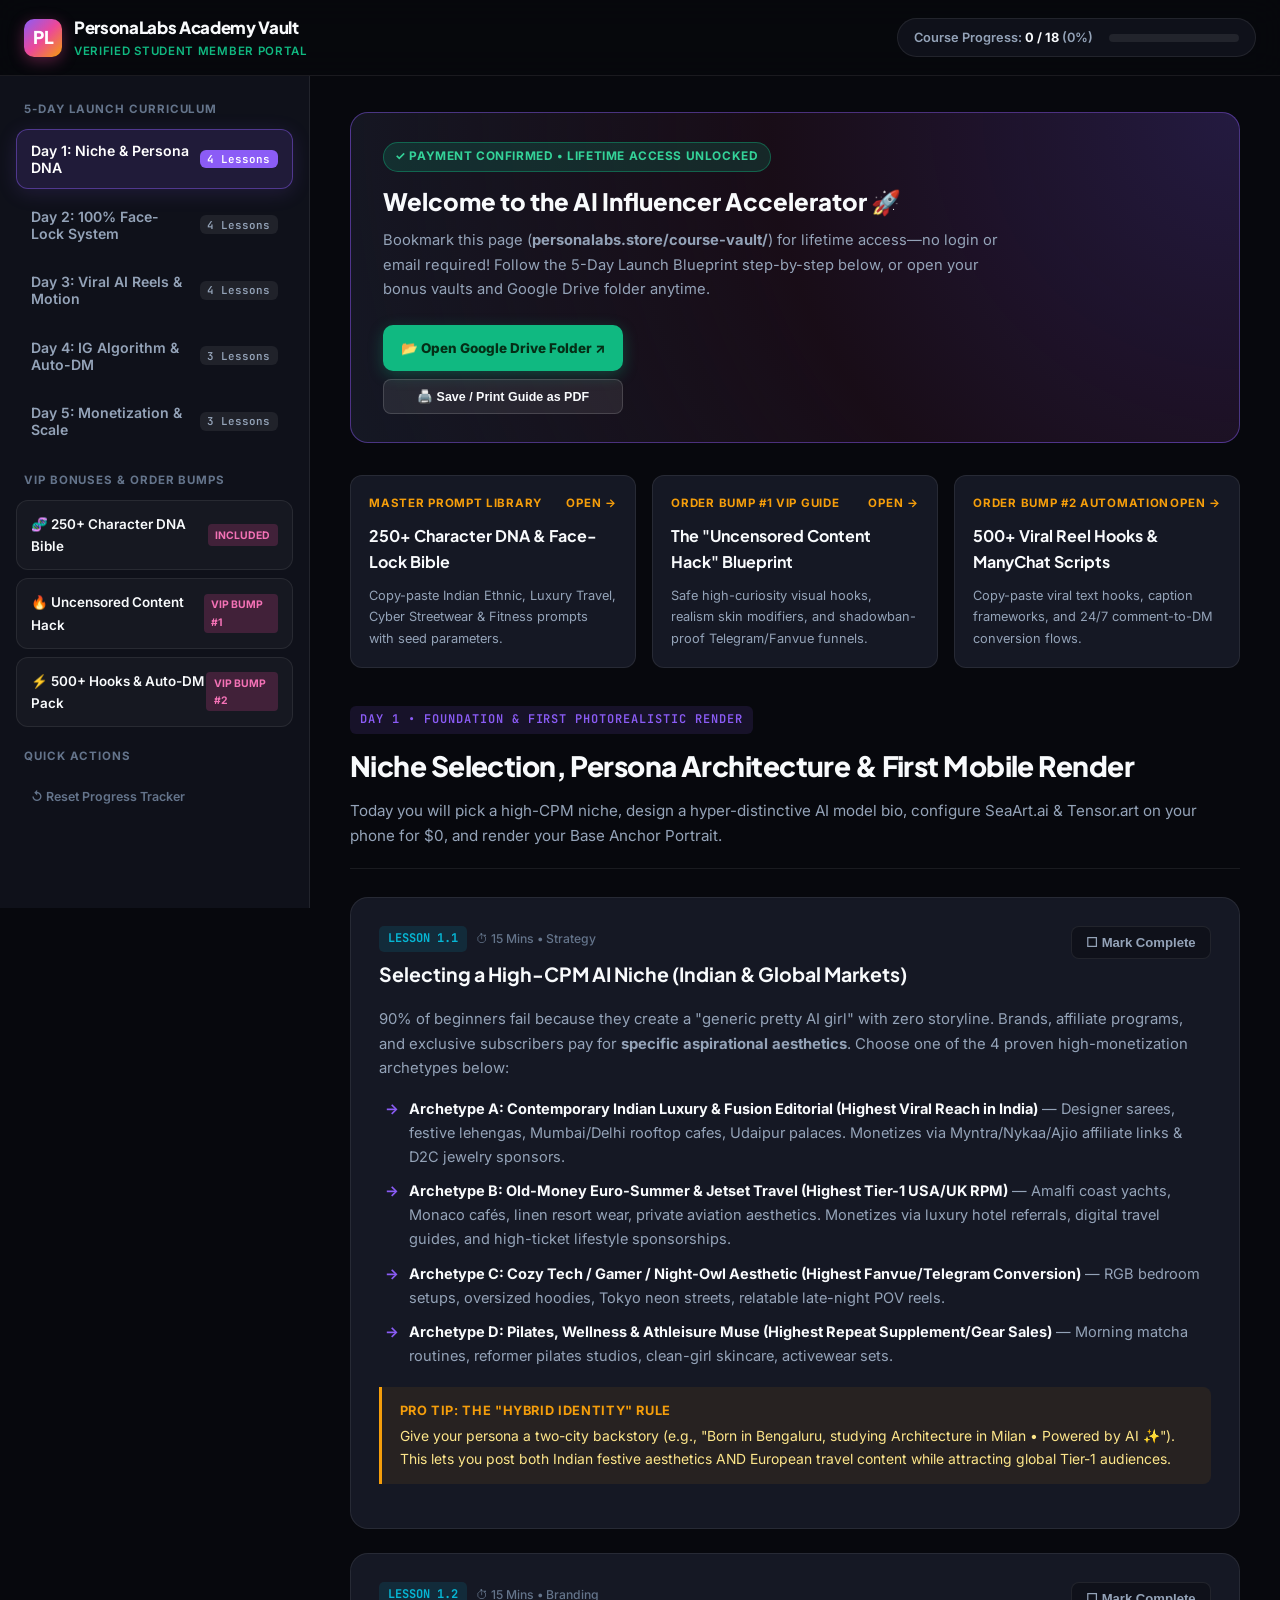
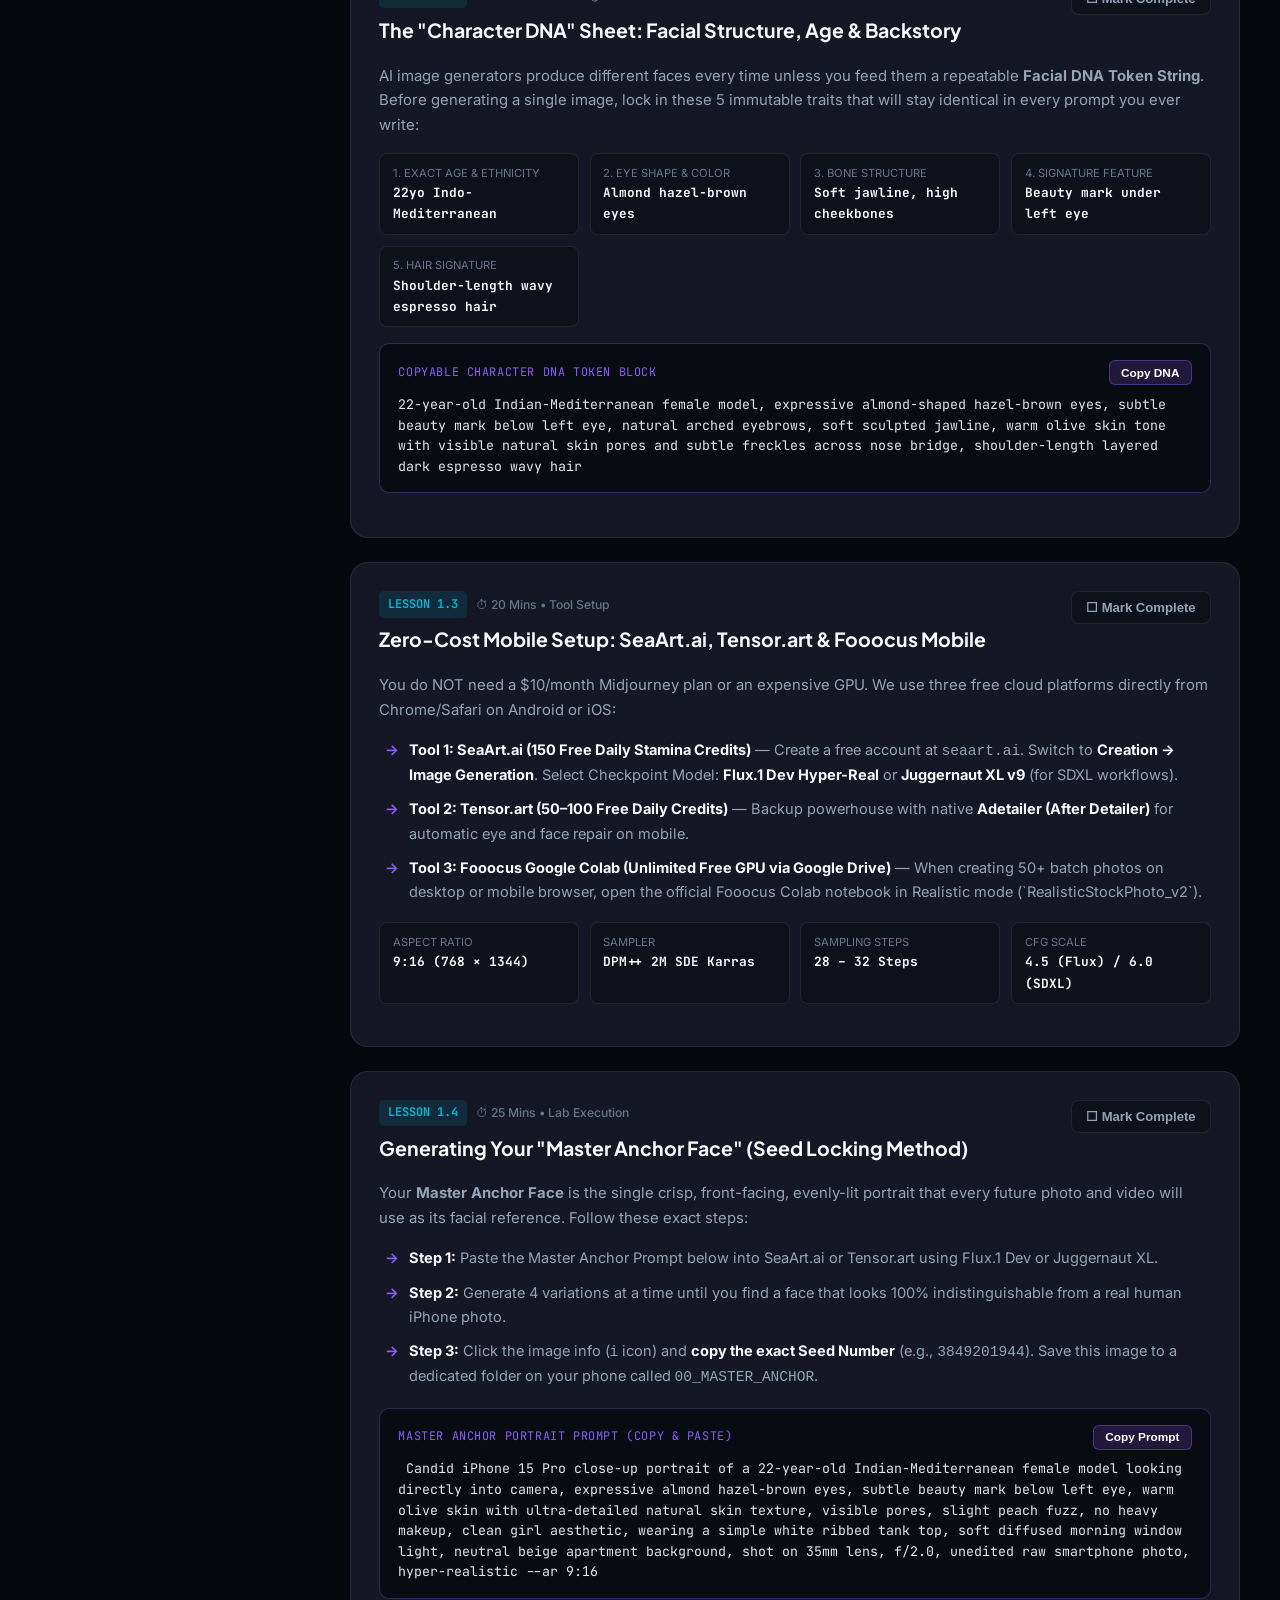
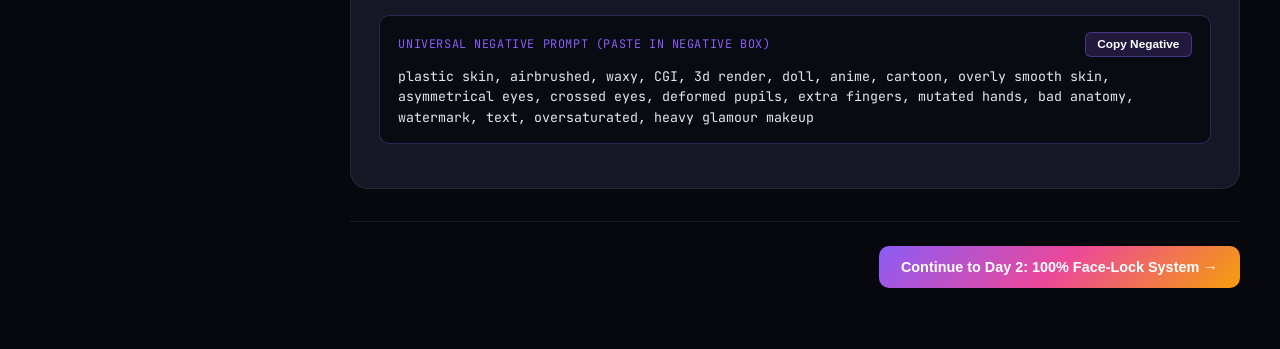
==== course-vault/index.html @ 8975d162 "Initial commit: PersonaLabs Academy AI Influencer Accelerator storefront & course vault" ====
<!DOCTYPE html>
<html lang="en">
<head>
  <meta charset="UTF-8" />
  <meta name="viewport" content="width=device-width, initial-scale=1.0" />
  <title>PersonaLabs Academy Vault — AI Influencer Accelerator (5-Day Launch Kit)</title>
  <link rel="preconnect" href="https://fonts.googleapis.com">
  <link rel="preconnect" href="https://fonts.gstatic.com" crossorigin>
  <link href="https://fonts.googleapis.com/css2?family=Inter:wght@400;500;600;700&family=JetBrains+Mono:wght@400;500;600&family=Plus+Jakarta+Sans:wght@600;700;800&display=swap" rel="stylesheet">
  <style>
    :root {
      --bg-primary: #07080d;
      --bg-secondary: #0f111a;
      --bg-card: #151824;
      --bg-card-hover: #1c2030;
      --border: rgba(255, 255, 255, 0.08);
      --border-accent: rgba(139, 92, 246, 0.45);
      --text-primary: #f8fafc;
      --text-secondary: #94a3b8;
      --text-muted: #64748b;
      --accent-purple: #8b5cf6;
      --accent-pink: #ec4899;
      --accent-emerald: #10b981;
      --accent-amber: #f59e0b;
      --accent-cyan: #06b6d4;
      --gradient-brand: linear-gradient(135deg, #8b5cf6 0%, #ec4899 50%, #f59e0b 100%);
      --radius-md: 12px;
      --radius-lg: 18px;
      --shadow-glow: 0 10px 40px -10px rgba(139, 92, 246, 0.25);
    }

    * {
      box-sizing: border-box;
      margin: 0;
      padding: 0;
    }

    body {
      font-family: 'Inter', -apple-system, BlinkMacSystemFont, sans-serif;
      background-color: var(--bg-primary);
      color: var(--text-primary);
      line-height: 1.65;
      min-height: 100vh;
      display: flex;
      flex-direction: column;
    }

    /* Top Header */
    .top-nav {
      position: sticky;
      top: 0;
      z-index: 100;
      background: rgba(7, 8, 13, 0.88);
      backdrop-filter: blur(16px);
      border-bottom: 1px solid var(--border);
      padding: 0.9rem 1.5rem;
      display: flex;
      align-items: center;
      justify-content: space-between;
      gap: 1rem;
      flex-wrap: wrap;
    }

    .brand {
      display: flex;
      align-items: center;
      gap: 0.75rem;
      text-decoration: none;
      color: var(--text-primary);
    }

    .brand-logo {
      width: 38px;
      height: 38px;
      border-radius: 10px;
      background: var(--gradient-brand);
      display: flex;
      align-items: center;
      justify-content: center;
      font-family: 'Plus Jakarta Sans', sans-serif;
      font-weight: 800;
      font-size: 1.1rem;
      color: #fff;
      box-shadow: 0 4px 15px rgba(236, 72, 153, 0.35);
    }

    .brand-text h1 {
      font-family: 'Plus Jakarta Sans', sans-serif;
      font-size: 1.05rem;
      font-weight: 800;
      letter-spacing: -0.02em;
    }

    .brand-text span {
      display: block;
      font-size: 0.72rem;
      color: var(--accent-emerald);
      font-weight: 600;
      text-transform: uppercase;
      letter-spacing: 0.06em;
    }

    .progress-widget {
      display: flex;
      align-items: center;
      gap: 1rem;
      background: var(--bg-secondary);
      border: 1px solid var(--border);
      padding: 0.5rem 1rem;
      border-radius: 999px;
    }

    .progress-info {
      font-size: 0.8rem;
      font-weight: 600;
      color: var(--text-secondary);
    }

    .progress-info strong {
      color: var(--text-primary);
    }

    .progress-bar-outer {
      width: 130px;
      height: 8px;
      background: rgba(255, 255, 255, 0.08);
      border-radius: 99px;
      overflow: hidden;
    }

    .progress-bar-inner {
      height: 100%;
      width: 0%;
      background: var(--gradient-brand);
      border-radius: 99px;
      transition: width 0.35s ease;
    }

    /* Main Layout */
    .vault-layout {
      display: grid;
      grid-template-columns: 310px 1fr;
      max-width: 1480px;
      width: 100%;
      margin: 0 auto;
      flex: 1;
    }

    /* Sidebar Navigation */
    .sidebar {
      background: var(--bg-secondary);
      border-right: 1px solid var(--border);
      padding: 1.5rem 1rem;
      height: calc(100vh - 68px);
      position: sticky;
      top: 68px;
      overflow-y: auto;
    }

    .sidebar-section-label {
      font-size: 0.72rem;
      text-transform: uppercase;
      letter-spacing: 0.08em;
      color: var(--text-muted);
      font-weight: 700;
      margin: 1.25rem 0 0.6rem 0.5rem;
    }

    .sidebar-section-label:first-child {
      margin-top: 0;
    }

    .day-tab-btn {
      width: 100%;
      text-align: left;
      background: transparent;
      border: 1px solid transparent;
      color: var(--text-secondary);
      padding: 0.75rem 0.9rem;
      border-radius: var(--radius-md);
      cursor: pointer;
      display: flex;
      align-items: center;
      justify-content: space-between;
      gap: 0.6rem;
      font-family: inherit;
      font-size: 0.88rem;
      font-weight: 600;
      margin-bottom: 0.35rem;
      transition: all 0.2s ease;
    }

    .day-tab-btn:hover {
      background: rgba(255, 255, 255, 0.04);
      color: var(--text-primary);
    }

    .day-tab-btn.active {
      background: rgba(139, 92, 246, 0.14);
      border-color: var(--border-accent);
      color: #fff;
      box-shadow: 0 4px 20px rgba(139, 92, 246, 0.15);
    }

    .day-badge {
      font-size: 0.68rem;
      font-family: 'JetBrains Mono', monospace;
      padding: 0.15rem 0.45rem;
      border-radius: 6px;
      background: rgba(255, 255, 255, 0.07);
      color: var(--text-secondary);
      flex-shrink: 0;
    }

    .day-tab-btn.active .day-badge {
      background: var(--accent-purple);
      color: #fff;
    }

    .vault-link-card {
      display: flex;
      align-items: center;
      justify-content: space-between;
      text-decoration: none;
      background: rgba(255, 255, 255, 0.03);
      border: 1px solid var(--border);
      padding: 0.75rem 0.9rem;
      border-radius: var(--radius-md);
      color: var(--text-primary);
      font-size: 0.84rem;
      font-weight: 600;
      margin-bottom: 0.5rem;
      transition: all 0.2s ease;
    }

    .vault-link-card:hover {
      border-color: var(--accent-pink);
      background: rgba(236, 72, 153, 0.08);
      transform: translateX(3px);
    }

    .vault-link-card span.tag {
      font-size: 0.65rem;
      padding: 0.15rem 0.45rem;
      border-radius: 4px;
      background: rgba(236, 72, 153, 0.2);
      color: #f472b6;
      text-transform: uppercase;
      font-weight: 700;
    }

    /* Main Content Area */
    .content-area {
      padding: 2.25rem 2.5rem 4rem;
      max-width: 1020px;
    }

    .welcome-banner {
      background: radial-gradient(circle at top right, rgba(139, 92, 246, 0.22), rgba(236, 72, 153, 0.08), var(--bg-card));
      border: 1px solid var(--border-accent);
      border-radius: var(--radius-lg);
      padding: 1.75rem 2rem;
      margin-bottom: 2rem;
      display: flex;
      align-items: center;
      justify-content: space-between;
      gap: 1.5rem;
      flex-wrap: wrap;
    }

    .welcome-banner h2 {
      font-family: 'Plus Jakarta Sans', sans-serif;
      font-size: 1.5rem;
      font-weight: 800;
      margin-bottom: 0.4rem;
    }

    .welcome-banner p {
      color: var(--text-secondary);
      font-size: 0.92rem;
      max-width: 640px;
    }

    .quick-bonuses {
      display: grid;
      grid-template-columns: repeat(auto-fit, minmax(240px, 1fr));
      gap: 1rem;
      margin-bottom: 2.25rem;
    }

    .bonus-box {
      background: var(--bg-card);
      border: 1px solid var(--border);
      border-radius: var(--radius-md);
      padding: 1.15rem;
      text-decoration: none;
      color: var(--text-primary);
      transition: all 0.2s ease;
      display: flex;
      flex-direction: column;
      justify-content: space-between;
      gap: 0.6rem;
    }

    .bonus-box:hover {
      border-color: var(--accent-purple);
      transform: translateY(-2px);
      box-shadow: var(--shadow-glow);
    }

    .bonus-box-top {
      display: flex;
      align-items: center;
      justify-content: space-between;
      font-size: 0.72rem;
      text-transform: uppercase;
      letter-spacing: 0.06em;
      font-weight: 700;
      color: var(--accent-amber);
    }

    .bonus-box h3 {
      font-family: 'Plus Jakarta Sans', sans-serif;
      font-size: 1rem;
      font-weight: 700;
    }

    .bonus-box p {
      font-size: 0.8rem;
      color: var(--text-secondary);
    }

    /* Day Sections */
    .day-panel {
      display: none;
      animation: fadeIn 0.25s ease;
    }

    .day-panel.active {
      display: block;
    }

    @keyframes fadeIn {
      from { opacity: 0; transform: translateY(6px); }
      to { opacity: 1; transform: translateY(0); }
    }

    .day-header {
      margin-bottom: 1.75rem;
      padding-bottom: 1.25rem;
      border-bottom: 1px solid var(--border);
    }

    .day-kicker {
      display: inline-block;
      font-family: 'JetBrains Mono', monospace;
      font-size: 0.75rem;
      font-weight: 600;
      text-transform: uppercase;
      letter-spacing: 0.08em;
      color: var(--accent-purple);
      background: rgba(139, 92, 246, 0.12);
      padding: 0.25rem 0.65rem;
      border-radius: 6px;
      margin-bottom: 0.6rem;
    }

    .day-header h2 {
      font-family: 'Plus Jakarta Sans', sans-serif;
      font-size: 1.75rem;
      font-weight: 800;
      letter-spacing: -0.02em;
      margin-bottom: 0.5rem;
    }

    .day-header p {
      color: var(--text-secondary);
      font-size: 0.95rem;
    }

    /* Lesson Card */
    .lesson-card {
      background: var(--bg-card);
      border: 1px solid var(--border);
      border-radius: var(--radius-lg);
      padding: 1.75rem;
      margin-bottom: 1.5rem;
      transition: border-color 0.2s ease;
    }

    .lesson-card.completed {
      border-color: rgba(16, 185, 129, 0.45);
      background: linear-gradient(180deg, rgba(16, 185, 129, 0.04) 0%, var(--bg-card) 100%);
    }

    .lesson-top {
      display: flex;
      align-items: flex-start;
      justify-content: space-between;
      gap: 1rem;
      margin-bottom: 1.1rem;
      flex-wrap: wrap;
    }

    .lesson-meta {
      display: flex;
      align-items: center;
      gap: 0.6rem;
      margin-bottom: 0.35rem;
    }

    .lesson-number {
      font-family: 'JetBrains Mono', monospace;
      font-size: 0.75rem;
      font-weight: 700;
      color: var(--accent-cyan);
      background: rgba(6, 182, 212, 0.12);
      padding: 0.2rem 0.55rem;
      border-radius: 5px;
    }

    .lesson-duration {
      font-size: 0.76rem;
      color: var(--text-muted);
      font-weight: 500;
    }

    .lesson-title {
      font-family: 'Plus Jakarta Sans', sans-serif;
      font-size: 1.22rem;
      font-weight: 700;
      color: var(--text-primary);
    }

    .complete-toggle {
      display: flex;
      align-items: center;
      gap: 0.5rem;
      background: var(--bg-secondary);
      border: 1px solid var(--border);
      color: var(--text-secondary);
      padding: 0.5rem 0.9rem;
      border-radius: 8px;
      cursor: pointer;
      font-size: 0.82rem;
      font-weight: 600;
      transition: all 0.2s ease;
      user-select: none;
    }

    .complete-toggle:hover {
      border-color: var(--accent-emerald);
      color: var(--text-primary);
    }

    .lesson-card.completed .complete-toggle {
      background: rgba(16, 185, 129, 0.15);
      border-color: var(--accent-emerald);
      color: var(--accent-emerald);
    }

    .lesson-body p {
      color: var(--text-secondary);
      font-size: 0.93rem;
      margin-bottom: 1rem;
    }

    .lesson-body h4 {
      font-family: 'Plus Jakarta Sans', sans-serif;
      font-size: 0.96rem;
      font-weight: 700;
      color: var(--text-primary);
      margin: 1.25rem 0 0.6rem;
      display: flex;
      align-items: center;
      gap: 0.5rem;
    }

    .step-list {
      list-style: none;
      margin: 0.75rem 0 1.15rem;
    }

    .step-list li {
      position: relative;
      padding-left: 1.85rem;
      margin-bottom: 0.65rem;
      font-size: 0.91rem;
      color: var(--text-secondary);
    }

    .step-list li strong {
      color: var(--text-primary);
    }

    .step-list li::before {
      content: "→";
      position: absolute;
      left: 0.35rem;
      top: 0;
      color: var(--accent-purple);
      font-weight: 700;
    }

    /* Prompt Copy Box */
    .prompt-box {
      background: #090b12;
      border: 1px solid rgba(139, 92, 246, 0.3);
      border-radius: 10px;
      padding: 1rem 1.15rem;
      margin: 1rem 0;
      position: relative;
    }

    .prompt-box-header {
      display: flex;
      align-items: center;
      justify-content: space-between;
      margin-bottom: 0.55rem;
      font-size: 0.74rem;
      font-family: 'JetBrains Mono', monospace;
      color: var(--accent-purple);
      text-transform: uppercase;
      letter-spacing: 0.05em;
    }

    .copy-btn {
      background: rgba(139, 92, 246, 0.18);
      border: 1px solid rgba(139, 92, 246, 0.4);
      color: #fff;
      padding: 0.28rem 0.7rem;
      border-radius: 6px;
      font-size: 0.74rem;
      font-weight: 600;
      cursor: pointer;
      transition: all 0.15s ease;
    }

    .copy-btn:hover {
      background: var(--accent-purple);
    }

    .prompt-code {
      font-family: 'JetBrains Mono', monospace;
      font-size: 0.83rem;
      color: #e2e8f0;
      white-space: pre-wrap;
      word-break: break-word;
      line-height: 1.55;
    }

    /* Callout Pro-Tip */
    .pro-tip {
      background: rgba(245, 158, 11, 0.08);
      border-left: 3px solid var(--accent-amber);
      padding: 0.85rem 1.1rem;
      border-radius: 0 8px 8px 0;
      margin: 1rem 0;
      font-size: 0.87rem;
      color: #fde68a;
    }

    .pro-tip strong {
      color: var(--accent-amber);
      display: block;
      margin-bottom: 0.2rem;
      font-size: 0.8rem;
      text-transform: uppercase;
      letter-spacing: 0.05em;
    }

    .param-grid {
      display: grid;
      grid-template-columns: repeat(auto-fit, minmax(170px, 1fr));
      gap: 0.65rem;
      margin: 0.85rem 0;
    }

    .param-pill {
      background: var(--bg-secondary);
      border: 1px solid var(--border);
      padding: 0.6rem 0.8rem;
      border-radius: 8px;
      font-size: 0.8rem;
    }

    .param-pill span {
      display: block;
      font-size: 0.7rem;
      color: var(--text-muted);
      text-transform: uppercase;
    }

    .param-pill strong {
      color: var(--text-primary);
      font-family: 'JetBrains Mono', monospace;
    }

    .day-footer-nav {
      display: flex;
      justify-content: space-between;
      align-items: center;
      margin-top: 2rem;
      padding-top: 1.5rem;
      border-top: 1px solid var(--border);
    }

    .nav-btn {
      background: var(--gradient-brand);
      color: #fff;
      border: none;
      padding: 0.8rem 1.4rem;
      border-radius: 10px;
      font-weight: 700;
      font-size: 0.9rem;
      cursor: pointer;
      transition: opacity 0.2s ease;
    }

    .nav-btn.secondary {
      background: var(--bg-card);
      border: 1px solid var(--border);
      color: var(--text-primary);
    }

    .nav-btn:hover {
      opacity: 0.92;
    }

    @media (max-width: 960px) {
      .vault-layout {
        grid-template-columns: 1fr;
      }
      .sidebar {
        height: auto;
        position: static;
        border-right: none;
        border-bottom: 1px solid var(--border);
      }
      .content-area {
        padding: 1.5rem 1.15rem 3rem;
      }
    }
  </style>
</head>
<body>

  <!-- Top Navigation -->
  <header class="top-nav">
    <a href="index.html" class="brand">
      <div class="brand-logo">PL</div>
      <div class="brand-text">
        <h1>PersonaLabs Academy Vault</h1>
        <span>Verified Student Member Portal</span>
      </div>
    </a>

    <div class="progress-widget">
      <div class="progress-info">
        Course Progress: <strong id="progressCount">0 / 18</strong> (<span id="progressPercent">0%</span>)
      </div>
      <div class="progress-bar-outer">
        <div class="progress-bar-inner" id="progressBar"></div>
      </div>
    </div>
  </header>

  <div class="vault-layout">
    <!-- Left Sidebar -->
    <aside class="sidebar">
      <div class="sidebar-section-label">5-Day Launch Curriculum</div>
      <button class="day-tab-btn active" onclick="switchDay('day1', this)">
        <span>Day 1: Niche & Persona DNA</span>
        <span class="day-badge">4 Lessons</span>
      </button>
      <button class="day-tab-btn" onclick="switchDay('day2', this)">
        <span>Day 2: 100% Face-Lock System</span>
        <span class="day-badge">4 Lessons</span>
      </button>
      <button class="day-tab-btn" onclick="switchDay('day3', this)">
        <span>Day 3: Viral AI Reels & Motion</span>
        <span class="day-badge">4 Lessons</span>
      </button>
      <button class="day-tab-btn" onclick="switchDay('day4', this)">
        <span>Day 4: IG Algorithm & Auto-DM</span>
        <span class="day-badge">3 Lessons</span>
      </button>
      <button class="day-tab-btn" onclick="switchDay('day5', this)">
        <span>Day 5: Monetization & Scale</span>
        <span class="day-badge">3 Lessons</span>
      </button>

      <div class="sidebar-section-label">VIP Bonuses & Order Bumps</div>
      <a href="character-dna-prompt-bible.html" class="vault-link-card">
        <span>🧬 250+ Character DNA Bible</span>
        <span class="tag">Included</span>
      </a>
      <a href="uncensored-content-hack.html" class="vault-link-card">
        <span>🔥 Uncensored Content Hack</span>
        <span class="tag">VIP Bump #1</span>
      </a>
      <a href="viral-hooks-and-autodm-pack.html" class="vault-link-card">
        <span>⚡ 500+ Hooks & Auto-DM Pack</span>
        <span class="tag">VIP Bump #2</span>
      </a>

      <div class="sidebar-section-label">Quick Actions</div>
      <button class="day-tab-btn" onclick="resetProgress()" style="color: var(--text-muted); font-size: 0.78rem;">
        <span>↺ Reset Progress Tracker</span>
      </button>
    </aside>

    <!-- Right Main Content -->
    <main class="content-area">
      <div class="welcome-banner">
        <div>
          <div style="display:inline-flex;align-items:center;gap:0.45rem;background:rgba(16,185,129,0.16);border:1px solid rgba(16,185,129,0.4);color:#34d399;font-size:0.74rem;font-weight:700;padding:0.25rem 0.7rem;border-radius:999px;margin-bottom:0.65rem;text-transform:uppercase;letter-spacing:0.05em;">
            <span>✓ Payment Confirmed • Lifetime Access Unlocked</span>
          </div>
          <h2>Welcome to the AI Influencer Accelerator 🚀</h2>
          <p>Bookmark this page (<strong>personalabs.store/course-vault/</strong>) for lifetime access—no login or email required! Follow the 5-Day Launch Blueprint step-by-step below, or open your bonus vaults and Google Drive folder anytime.</p>
        </div>
        <div style="display:flex;flex-direction:column;gap:0.5rem;min-width:230px;">
          <a href="https://drive.google.com/drive/folders/13prDNfskRSTJNdFlTsunhzY6Mu34YiMv?usp=sharing" target="_blank" rel="noopener noreferrer" style="display:inline-flex;align-items:center;justify-content:center;gap:0.5rem;background:#10b981;color:#052e16;font-weight:800;font-size:0.84rem;padding:0.75rem 1.1rem;border-radius:10px;text-decoration:none;box-shadow:0 4px 15px rgba(16,185,129,0.3);">
            <span>📂 Open Google Drive Folder ↗</span>
          </a>
          <button onclick="window.print()" style="background:rgba(255,255,255,0.08);border:1px solid rgba(255,255,255,0.15);color:#f8fafc;font-weight:600;font-size:0.78rem;padding:0.55rem 0.9rem;border-radius:8px;cursor:pointer;">
            🖨️ Save / Print Guide as PDF
          </button>
        </div>
      </div>

      <!-- Quick Access Vault Cards -->
      <div class="quick-bonuses">
        <a href="character-dna-prompt-bible.html" class="bonus-box">
          <div class="bonus-box-top"><span>Master Prompt Library</span><span>Open →</span></div>
          <h3>250+ Character DNA & Face-Lock Bible</h3>
          <p>Copy-paste Indian Ethnic, Luxury Travel, Cyber Streetwear & Fitness prompts with seed parameters.</p>
        </a>
        <a href="uncensored-content-hack.html" class="bonus-box">
          <div class="bonus-box-top"><span>Order Bump #1 VIP Guide</span><span>Open →</span></div>
          <h3>The "Uncensored Content Hack" Blueprint</h3>
          <p>Safe high-curiosity visual hooks, realism skin modifiers, and shadowban-proof Telegram/Fanvue funnels.</p>
        </a>
        <a href="viral-hooks-and-autodm-pack.html" class="bonus-box">
          <div class="bonus-box-top"><span>Order Bump #2 Automation</span><span>Open →</span></div>
          <h3>500+ Viral Reel Hooks & ManyChat Scripts</h3>
          <p>Copy-paste viral text hooks, caption frameworks, and 24/7 comment-to-DM conversion flows.</p>
        </a>
      </div>

      <!-- ==================== DAY 1 ==================== -->
      <section id="day1" class="day-panel active">
        <div class="day-header">
          <span class="day-kicker">Day 1 • Foundation & First Photorealistic Render</span>
          <h2>Niche Selection, Persona Architecture & First Mobile Render</h2>
          <p>Today you will pick a high-CPM niche, design a hyper-distinctive AI model bio, configure SeaArt.ai & Tensor.art on your phone for $0, and render your Base Anchor Portrait.</p>
        </div>

        <!-- Lesson 1.1 -->
        <article class="lesson-card" data-lesson="1.1">
          <div class="lesson-top">
            <div>
              <div class="lesson-meta">
                <span class="lesson-number">LESSON 1.1</span>
                <span class="lesson-duration">⏱ 15 Mins • Strategy</span>
              </div>
              <h3 class="lesson-title">Selecting a High-CPM AI Niche (Indian & Global Markets)</h3>
            </div>
            <button class="complete-toggle" onclick="toggleLesson('1.1')">☐ Mark Complete</button>
          </div>
          <div class="lesson-body">
            <p>90% of beginners fail because they create a "generic pretty AI girl" with zero storyline. Brands, affiliate programs, and exclusive subscribers pay for <strong>specific aspirational aesthetics</strong>. Choose one of the 4 proven high-monetization archetypes below:</p>
            <ul class="step-list">
              <li><strong>Archetype A: Contemporary Indian Luxury & Fusion Editorial (Highest Viral Reach in India)</strong> — Designer sarees, festive lehengas, Mumbai/Delhi rooftop cafes, Udaipur palaces. Monetizes via Myntra/Nykaa/Ajio affiliate links & D2C jewelry sponsors.</li>
              <li><strong>Archetype B: Old-Money Euro-Summer & Jetset Travel (Highest Tier-1 USA/UK RPM)</strong> — Amalfi coast yachts, Monaco cafés, linen resort wear, private aviation aesthetics. Monetizes via luxury hotel referrals, digital travel guides, and high-ticket lifestyle sponsorships.</li>
              <li><strong>Archetype C: Cozy Tech / Gamer / Night-Owl Aesthetic (Highest Fanvue/Telegram Conversion)</strong> — RGB bedroom setups, oversized hoodies, Tokyo neon streets, relatable late-night POV reels.</li>
              <li><strong>Archetype D: Pilates, Wellness & Athleisure Muse (Highest Repeat Supplement/Gear Sales)</strong> — Morning matcha routines, reformer pilates studios, clean-girl skincare, activewear sets.</li>
            </ul>
            <div class="pro-tip">
              <strong>Pro Tip: The "Hybrid Identity" Rule</strong>
              Give your persona a two-city backstory (e.g., "Born in Bengaluru, studying Architecture in Milan • Powered by AI ✨"). This lets you post both Indian festive aesthetics AND European travel content while attracting global Tier-1 audiences.
            </div>
          </div>
        </article>

        <!-- Lesson 1.2 -->
        <article class="lesson-card" data-lesson="1.2">
          <div class="lesson-top">
            <div>
              <div class="lesson-meta">
                <span class="lesson-number">LESSON 1.2</span>
                <span class="lesson-duration">⏱ 15 Mins • Branding</span>
              </div>
              <h3 class="lesson-title">The "Character DNA" Sheet: Facial Structure, Age & Backstory</h3>
            </div>
            <button class="complete-toggle" onclick="toggleLesson('1.2')">☐ Mark Complete</button>
          </div>
          <div class="lesson-body">
            <p>AI image generators produce different faces every time unless you feed them a repeatable <strong>Facial DNA Token String</strong>. Before generating a single image, lock in these 5 immutable traits that will stay identical in every prompt you ever write:</p>
            <div class="param-grid">
              <div class="param-pill"><span>1. Exact Age & Ethnicity</span><strong>22yo Indo-Mediterranean</strong></div>
              <div class="param-pill"><span>2. Eye Shape & Color</span><strong>Almond hazel-brown eyes</strong></div>
              <div class="param-pill"><span>3. Bone Structure</span><strong>Soft jawline, high cheekbones</strong></div>
              <div class="param-pill"><span>4. Signature Feature</span><strong>Beauty mark under left eye</strong></div>
              <div class="param-pill"><span>5. Hair Signature</span><strong>Shoulder-length wavy espresso hair</strong></div>
            </div>
            <div class="prompt-box">
              <div class="prompt-box-header">
                <span>Copyable Character DNA Token Block</span>
                <button class="copy-btn" onclick="copyPrompt(this)">Copy DNA</button>
              </div>
              <div class="prompt-code">22-year-old Indian-Mediterranean female model, expressive almond-shaped hazel-brown eyes, subtle beauty mark below left eye, natural arched eyebrows, soft sculpted jawline, warm olive skin tone with visible natural skin pores and subtle freckles across nose bridge, shoulder-length layered dark espresso wavy hair</div>
            </div>
          </div>
        </article>

        <!-- Lesson 1.3 -->
        <article class="lesson-card" data-lesson="1.3">
          <div class="lesson-top">
            <div>
              <div class="lesson-meta">
                <span class="lesson-number">LESSON 1.3</span>
                <span class="lesson-duration">⏱ 20 Mins • Tool Setup</span>
              </div>
              <h3 class="lesson-title">Zero-Cost Mobile Setup: SeaArt.ai, Tensor.art & Fooocus Mobile</h3>
            </div>
            <button class="complete-toggle" onclick="toggleLesson('1.3')">☐ Mark Complete</button>
          </div>
          <div class="lesson-body">
            <p>You do NOT need a $10/month Midjourney plan or an expensive GPU. We use three free cloud platforms directly from Chrome/Safari on Android or iOS:</p>
            <ul class="step-list">
              <li><strong>Tool 1: SeaArt.ai (150 Free Daily Stamina Credits)</strong> — Create a free account at <code>seaart.ai</code>. Switch to <strong>Creation → Image Generation</strong>. Select Checkpoint Model: <strong>Flux.1 Dev Hyper-Real</strong> or <strong>Juggernaut XL v9</strong> (for SDXL workflows).</li>
              <li><strong>Tool 2: Tensor.art (50–100 Free Daily Credits)</strong> — Backup powerhouse with native <strong>Adetailer (After Detailer)</strong> for automatic eye and face repair on mobile.</li>
              <li><strong>Tool 3: Fooocus Google Colab (Unlimited Free GPU via Google Drive)</strong> — When creating 50+ batch photos on desktop or mobile browser, open the official Fooocus Colab notebook in Realistic mode (`RealisticStockPhoto_v2`).</li>
            </ul>
            <div class="param-grid">
              <div class="param-pill"><span>Aspect Ratio</span><strong>9:16 (768 × 1344)</strong></div>
              <div class="param-pill"><span>Sampler</span><strong>DPM++ 2M SDE Karras</strong></div>
              <div class="param-pill"><span>Sampling Steps</span><strong>28 – 32 Steps</strong></div>
              <div class="param-pill"><span>CFG Scale</span><strong>4.5 (Flux) / 6.0 (SDXL)</strong></div>
            </div>
          </div>
        </article>

        <!-- Lesson 1.4 -->
        <article class="lesson-card" data-lesson="1.4">
          <div class="lesson-top">
            <div>
              <div class="lesson-meta">
                <span class="lesson-number">LESSON 1.4</span>
                <span class="lesson-duration">⏱ 25 Mins • Lab Execution</span>
              </div>
              <h3 class="lesson-title">Generating Your "Master Anchor Face" (Seed Locking Method)</h3>
            </div>
            <button class="complete-toggle" onclick="toggleLesson('1.4')">☐ Mark Complete</button>
          </div>
          <div class="lesson-body">
            <p>Your <strong>Master Anchor Face</strong> is the single crisp, front-facing, evenly-lit portrait that every future photo and video will use as its facial reference. Follow these exact steps:</p>
            <ul class="step-list">
              <li><strong>Step 1:</strong> Paste the Master Anchor Prompt below into SeaArt.ai or Tensor.art using Flux.1 Dev or Juggernaut XL.</li>
              <li><strong>Step 2:</strong> Generate 4 variations at a time until you find a face that looks 100% indistinguishable from a real human iPhone photo.</li>
              <li><strong>Step 3:</strong> Click the image info (<code>i</code> icon) and <strong>copy the exact Seed Number</strong> (e.g., <code>3849201944</code>). Save this image to a dedicated folder on your phone called <code>00_MASTER_ANCHOR</code>.</li>
            </ul>
            <div class="prompt-box">
              <div class="prompt-box-header">
                <span>Master Anchor Portrait Prompt (Copy & Paste)</span>
                <button class="copy-btn" onclick="copyPrompt(this)">Copy Prompt</button>
              </div>
              <div class="prompt-code"> Candid iPhone 15 Pro close-up portrait of a 22-year-old Indian-Mediterranean female model looking directly into camera, expressive almond hazel-brown eyes, subtle beauty mark below left eye, warm olive skin with ultra-detailed natural skin texture, visible pores, slight peach fuzz, no heavy makeup, clean girl aesthetic, wearing a simple white ribbed tank top, soft diffused morning window light, neutral beige apartment background, shot on 35mm lens, f/2.0, unedited raw smartphone photo, hyper-realistic --ar 9:16</div>
            </div>
            <div class="prompt-box">
              <div class="prompt-box-header">
                <span>Universal Negative Prompt (Paste in Negative Box)</span>
                <button class="copy-btn" onclick="copyPrompt(this)">Copy Negative</button>
              </div>
              <div class="prompt-code">plastic skin, airbrushed, waxy, CGI, 3d render, doll, anime, cartoon, overly smooth skin, asymmetrical eyes, crossed eyes, deformed pupils, extra fingers, mutated hands, bad anatomy, watermark, text, oversaturated, heavy glamour makeup</div>
            </div>
          </div>
        </article>

        <div class="day-footer-nav">
          <span></span>
          <button class="nav-btn" onclick="switchDayById('day2')">Continue to Day 2: 100% Face-Lock System →</button>
        </div>
      </section>

      <!-- ==================== DAY 2 ==================== -->
      <section id="day2" class="day-panel">
        <div class="day-header">
          <span class="day-kicker">Day 2 • 100% Facial Consistency & Photorealism</span>
          <h2>The Face-Lock Pipeline: Same Face in Any Outfit, Pose & Country</h2>
          <p>Learn how top AI agencies keep the exact same face across 500+ posts using IP-Adapter FaceID, InsightFace Swap, ControlNet OpenPose, and skin-imperfection LoRAs.</p>
        </div>

        <!-- Lesson 2.1 -->
        <article class="lesson-card" data-lesson="2.1">
          <div class="lesson-top">
            <div>
              <div class="lesson-meta">
                <span class="lesson-number">LESSON 2.1</span>
                <span class="lesson-duration">⏱ 25 Mins • Core Tech</span>
              </div>
              <h3 class="lesson-title">The 2-Layer Face-Lock Pipeline (IP-Adapter + InsightFace Swap)</h3>
            </div>
            <button class="complete-toggle" onclick="toggleLesson('2.1')">☐ Mark Complete</button>
          </div>
          <div class="lesson-body">
            <p>Relying on text prompts alone gives you only ~70% facial similarity. Relying on a cheap face-swap app alone gives you a flat "pasted-on" face with wrong head shapes. The secret is our <strong>2-Layer Hybrid Lock</strong>:</p>
            <ul class="step-list">
              <li><strong>Layer 1 (During Generation — IP-Adapter FaceID Plus v2):</strong> Inside SeaArt/Tensor ControlNet settings, upload your <code>00_MASTER_ANCHOR</code> image into <strong>Reference / IP-Adapter FaceID</strong>. Set Weight to <code>0.75</code>. This forces the AI to generate the exact skull shape, hair hairline, and eye spacing of your character.</li>
              <li><strong>Layer 2 (Post-Generation Polish — InsightFace / FaceSwap):</strong> Run the generated photo through SeaArt's built-in <strong>Face Swapper</strong> (or Discord InsightFace `Picsi.Ai`) using the same <code>00_MASTER_ANCHOR</code> photo. This locks 100% of the micro-features (beauty mark, nose bridge, lip shape).</li>
            </ul>
            <div class="pro-tip">
              <strong>Why This Beats Custom LoRA Training on Day 1</strong>
              Training a custom Kohya_ss LoRA requires 25 consistent photos first. Use the 2-Layer Hybrid Lock to generate your first 25 consistent angles in 30 minutes, and you can optionally one-click train a permanent Flux LoRA inside Tensor.art later!
            </div>
          </div>
        </article>

        <!-- Lesson 2.2 -->
        <article class="lesson-card" data-lesson="2.2">
          <div class="lesson-top">
            <div>
              <div class="lesson-meta">
                <span class="lesson-number">LESSON 2.2</span>
                <span class="lesson-duration">⏱ 20 Mins • Pose Control</span>
              </div>
              <h3 class="lesson-title">Stealing Any Viral Pinterest/Instagram Pose with ControlNet OpenPose</h3>
            </div>
            <button class="complete-toggle" onclick="toggleLesson('2.2')">☐ Mark Complete</button>
          </div>
          <div class="lesson-body">
            <p>Never struggle to describe complex body positions ("sitting cross-legged holding iced coffee looking over shoulder"). Instead, clone real influencer poses legally and ethically:</p>
            <ul class="step-list">
              <li><strong>Step 1:</strong> Screenshot any viral lifestyle pose from Pinterest or Instagram.</li>
              <li><strong>Step 2:</strong> In SeaArt/Tensor, enable <strong>ControlNet Unit 1 → OpenPose (Full Body + Hand)</strong> or <strong>Depth Anything</strong>.</li>
              <li><strong>Step 3:</strong> Upload the Pinterest screenshot as the ControlNet reference image and set <strong>Control Weight = 0.80</strong>, <strong>End Control Step = 0.85</strong>.</li>
              <li><strong>Step 4:</strong> Type your Character DNA + new outfit/background prompt. Your AI influencer will replicate the exact body posture and camera angle with zero deformed limbs!</li>
            </ul>
          </div>
        </article>

        <!-- Lesson 2.3 -->
        <article class="lesson-card" data-lesson="2.3">
          <div class="lesson-top">
            <div>
              <div class="lesson-meta">
                <span class="lesson-number">LESSON 2.3</span>
                <span class="lesson-duration">⏱ 20 Mins • Realism Secrets</span>
              </div>
              <h3 class="lesson-title">Destroying the "AI Plastic Look": Amateur iPhone & Skin Texture Modifiers</h3>
            </div>
            <button class="complete-toggle" onclick="toggleLesson('2.3')">☐ Mark Complete</button>
          </div>
          <div class="lesson-body">
            <p>Why do most AI influencers look fake? Because beginners type words like <em>"8k, masterpiece, studio lighting, bokeh, ultra HD"</em>—which makes the image look like a CGI video game! Real Instagram influencers post slightly imperfect smartphone photos.</p>
            <h4>The "Amateur iPhone Realism" Formula:</h4>
            <div class="prompt-box">
              <div class="prompt-box-header">
                <span>Realism Suffix (Append to the End of Every Prompt)</span>
                <button class="copy-btn" onclick="copyPrompt(this)">Copy Suffix</button>
              </div>
              <div class="prompt-code">shot on iPhone 15 Pro Max front camera, IMG_4829.HEIC, candid amateur photography, slightly uneven natural lighting, deep depth of field (everything in background relatively sharp, no fake DSLR blur), natural skin imperfections, subtle under-eye texture, micro skin pores, flyaway hair strands, unretouched VSCO film grain</div>
            </div>
            <ul class="step-list">
              <li><strong>Recommended Free LoRA Stack (Add at 0.35 weight):</strong> Search <code>Amateur Photography Snapshot LoRA</code> or <code>Detail Tweaker XL</code> inside SeaArt/Tensor LoRA selector and set weight to <code>0.35</code>.</li>
            </ul>
          </div>
        </article>

        <!-- Lesson 2.4 -->
        <article class="lesson-card" data-lesson="2.4">
          <div class="lesson-top">
            <div>
              <div class="lesson-meta">
                <span class="lesson-number">LESSON 2.4</span>
                <span class="lesson-duration">⏱ 20 Mins • Fixing Hands & Eyes</span>
              </div>
              <h3 class="lesson-title">Fixing Hands, Eyes & Wardrobe Details with Mobile Inpainting</h3>
            </div>
            <button class="complete-toggle" onclick="toggleLesson('2.4')">☐ Mark Complete</button>
          </div>
          <div class="lesson-body">
            <p>Never throw away a 95% perfect image because one hand has a weird pinky finger or you want to change the outfit color for a second carousel slide:</p>
            <ul class="step-list">
              <li><strong>1-Click Hand Repair:</strong> Open the image inside SeaArt <strong>Inpaint (局部重绘)</strong>. Brush over the hand only. Set <strong>Denoising Strength = 0.55</strong>, Mask Area = <strong>Only Masked</strong>, and prompt: <code>natural anatomically correct female hand with five fingers, manicure</code>.</li>
              <li><strong>Instant Outfit Change for Carousel Slides:</strong> Brush over the top/dress, set Denoising Strength to <code>0.72</code>, and type a new outfit (e.g., <code>emerald green silk slip dress</code>). Now you have two matching photos in the same room for an Instagram "Which outfit: 1 or 2?" engagement post!</li>
            </ul>
          </div>
        </article>

        <div class="day-footer-nav">
          <button class="nav-btn secondary" onclick="switchDayById('day1')">← Back to Day 1</button>
          <button class="nav-btn" onclick="switchDayById('day3')">Continue to Day 3: Viral AI Reels & Motion →</button>
        </div>
      </section>

      <!-- ==================== DAY 3 ==================== -->
      <section id="day3" class="day-panel">
        <div class="day-header">
          <span class="day-kicker">Day 3 • Hyper-Realistic AI Video & Viral Reels</span>
          <h2>Turning Static AI Photos into 1M+ View Instagram Reels</h2>
          <p>Static photos build trust, but 9:16 Vertical Reels bring 95% of your free organic followers. Master Kling AI, Hailuo MiniMax, Luma, Lip-Syncing, and the CapCut 60fps Upscale Hack.</p>
        </div>

        <!-- Lesson 3.1 -->
        <article class="lesson-card" data-lesson="3.1">
          <div class="lesson-top">
            <div>
              <div class="lesson-meta">
                <span class="lesson-number">LESSON 3.1</span>
                <span class="lesson-duration">⏱ 25 Mins • Image-to-Video</span>
              </div>
              <h3 class="lesson-title">Animating Photos with Kling AI, Hailuo MiniMax & Luma Dream Machine</h3>
            </div>
            <button class="complete-toggle" onclick="toggleLesson('3.1')">☐ Mark Complete</button>
          </div>
          <div class="lesson-body">
            <p>Never generate video from text alone (it ruins your character's face). Always use <strong>Image-to-Video (I2V)</strong> starting with a Face-Locked Day 2 photo!</p>
            <ul class="step-list">
              <li><strong>Kling AI (klingai.com — 66 Free Daily Credits):</strong> Best for micro-facial expressions, hair blowing in the wind, coffee sipping, and walking toward the camera. Use <strong>Kling 1.6 / 2.0 Standard (5 Seconds)</strong> with Creativity = <code>0.5</code> (keeps face locked).</li>
              <li><strong>Hailuo AI MiniMax (hailuoai.video — Free Daily Generations):</strong> Incredible camera movement and natural handheld phone shake. Use model <code>I2V-01-Live</code>.</li>
              <li><strong>Golden Rule of AI Motion Prompts:</strong> Keep movements subtle! Fast dancing or acrobatics morphs faces. Micro-movements (eye contact, shy smile, tucking hair behind ear, handheld camera sway) fool 99% of viewers.</li>
            </ul>
            <div class="prompt-box">
              <div class="prompt-box-header">
                <span>Kling AI / Hailuo High-Retention Micro-Motion Prompt</span>
                <button class="copy-btn" onclick="copyPrompt(this)">Copy Motion Prompt</button>
              </div>
              <div class="prompt-code">Subtle handheld smartphone camera movement, the young woman makes natural eye contact with the camera, gives a warm shy smile, gently tucks a strand of hair behind her ear while breeze softly moves her hair, natural blinking, realistic breathing motion, candid real-life physics, 4k photorealistic video</div>
            </div>
          </div>
        </article>

        <!-- Lesson 3.2 -->
        <article class="lesson-card" data-lesson="3.2">
          <div class="lesson-top">
            <div>
              <div class="lesson-meta">
                <span class="lesson-number">LESSON 3.2</span>
                <span class="lesson-duration">⏱ 20 Mins • Video Face-Swap</span>
              </div>
              <h3 class="lesson-title">Motion Transfer & Video Face-Lock (Replacing Real Reel Clips)</h3>
            </div>
            <button class="complete-toggle" onclick="toggleLesson('3.2')">☐ Mark Complete</button>
          </div>
          <div class="lesson-body">
            <p>Want your AI influencer to perform a trending dance or transition reel without any AI warping? Use <strong>Video-to-Video Face Lock</strong>:</p>
            <ul class="step-list">
              <li><strong>Step 1:</strong> Record yourself (or a consenting friend/creator, or use Kling Motion Brush / Runway Act-One) doing a 5-second trending head-nod or transition in good lighting.</li>
              <li><strong>Step 2:</strong> Open <strong>SeaArt Video Face Swap</strong>, <strong>Remaker AI Video</strong>, or <strong>Akool Face Swap</strong> (free trial credits).</li>
              <li><strong>Step 3:</strong> Upload the 5-second source video + your <code>00_MASTER_ANCHOR</code> portrait.</li>
              <li><strong>Step 4:</strong> Enable <strong>Face Enhance (GFPGAN/CodeFormer)</strong> so skin lighting matches the video frame-by-frame.</li>
            </ul>
          </div>
        </article>

        <!-- Lesson 3.3 -->
        <article class="lesson-card" data-lesson="3.3">
          <div class="lesson-top">
            <div>
              <div class="lesson-meta">
                <span class="lesson-number">LESSON 3.3</span>
                <span class="lesson-duration">⏱ 20 Mins • Voice & Lip-Sync</span>
              </div>
              <h3 class="lesson-title">Giving Your Persona a Voice: ElevenLabs + Kling Lip-Sync</h3>
            </div>
            <button class="complete-toggle" onclick="toggleLesson('3.3')">☐ Mark Complete</button>
          </div>
          <div class="lesson-body">
            <p>Talking-head reels build 10x deeper parasocial connection and command ₹25,000–₹80,000 per brand integration because your character can directly pitch products.</p>
            <ul class="step-list">
              <li><strong>Step 1 (ElevenLabs Free Tier):</strong> Go to <code>elevenlabs.io</code> → Voice Library. Pick a natural conversational voice (e.g., <em>"Aria - Casual Hinglish/Indian English"</em> or <em>"Jessica - Warm Gen-Z"</em>). Use <strong>Speech-to-Speech</strong> (record yourself whispering or talking on your phone mic so the pacing, pauses, and laugh sound 100% human!).</li>
              <li><strong>Step 2 (Syncing Lips):</strong> Inside Kling AI → <strong>Lip Sync</strong> (or Hedra / HeyGen free tier), upload your 5-second Kling video + the ElevenLabs MP3 audio file.</li>
            </ul>
          </div>
        </article>

        <!-- Lesson 3.4 -->
        <article class="lesson-card" data-lesson="3.4">
          <div class="lesson-top">
            <div>
              <div class="lesson-meta">
                <span class="lesson-number">LESSON 3.4</span>
                <span class="lesson-duration">⏱ 15 Mins • Post-Processing</span>
              </div>
              <h3 class="lesson-title">The CapCut Mobile "Anti-AI" Color Grade & 4-Second Loop Formula</h3>
            </div>
            <button class="complete-toggle" onclick="toggleLesson('3.4')">☐ Mark Complete</button>
          </div>
          <div class="lesson-body">
            <p>Never upload raw video straight from Kling AI to Instagram. Raw AI video has metadata tags and slightly soft edges. Run this 90-second CapCut Mobile workflow on every reel:</p>
            <ul class="step-list">
              <li><strong>1. Trim to 4.2 – 5.5 Seconds:</strong> Short reels loop automatically while people read your caption—skyrocketing your Average Percentage Viewed (APV) above 140%!</li>
              <li><strong>2. Apply the "Anti-AI" Crispness Adjustment:</strong> In CapCut → <strong>Adjust</strong> → set <code>Sharpen +18</code>, <code>Grain +8</code>, <code>Contrast +5</code>, <code>Saturation -4</code>. That tiny bit of film grain masks AI smoothness and makes it look like an iPhone 15 night shot.</li>
              <li><strong>3. Export Settings:</strong> Export at <strong>1080p, 60fps, High Bitrate</strong>. This strips the original AI generator metadata and creates a fresh `.MOV` / `.MP4` container.</li>
            </ul>
          </div>
        </article>

        <div class="day-footer-nav">
          <button class="nav-btn secondary" onclick="switchDayById('day2')">← Back to Day 2</button>
          <button class="nav-btn" onclick="switchDayById('day4')">Continue to Day 4: IG Algorithm & Auto-DM →</button>
        </div>
      </section>

      <!-- ==================== DAY 4 ==================== -->
      <section id="day4" class="day-panel">
        <div class="day-header">
          <span class="day-kicker">Day 4 • Instagram Algorithm Mastery & Auto-DM Funnels</span>
          <h2>Warmup Protocol, Trial Reels Hack & ManyChat Automation</h2>
          <p>How to launch a brand-new Instagram account without getting stuck in the "0-View Jail", trigger non-follower recommendations, and convert comments into DMs automatically.</p>
        </div>

        <!-- Lesson 4.1 -->
        <article class="lesson-card" data-lesson="4.1">
          <div class="lesson-top">
            <div>
              <div class="lesson-meta">
                <span class="lesson-number">LESSON 4.1</span>
                <span class="lesson-duration">⏱ 15 Mins • Account Trust</span>
              </div>
              <h3 class="lesson-title">The 48-Hour Instagram Warmup Protocol (Avoiding 0-View Shadowbans)</h3>
            </div>
            <button class="complete-toggle" onclick="toggleLesson('4.1')">☐ Mark Complete</button>
          </div>
          <div class="lesson-body">
            <p>If you create a new Instagram account and immediately post a Reel 5 minutes later, Instagram's anti-bot classifier flags your account as spam and caps your reach at 0–15 views. Follow this exact 48-hour warmup:</p>
            <ul class="step-list">
              <li><strong>Hours 0–24 (Human Trust Signals):</strong> Create the account using a mobile phone number (not just disposable email). Switch to <strong>Creator Account (Category: Digital Creator or Public Figure)</strong>. Do NOT post yet. Spend 10 minutes scrolling Reels in your target niche, saving 5 reels, leaving 3 genuine 6+ word comments, and following 10 big creators in your niche.</li>
              <li><strong>Hours 24–48 (Bio & Story Primer):</strong> Upload your profile picture, write your 3-line bio, and post 1 Story with a Poll or Location sticker.</li>
              <li><strong>Hour 48 (First Post Launch):</strong> Publish your first 3-slide Photo Carousel + first 4.5-second Reel using trending audio at 8% volume.</li>
            </ul>
            <div class="prompt-box">
              <div class="prompt-box-header">
                <span>High-Converting AI Influencer Bio Template</span>
                <button class="copy-btn" onclick="copyPrompt(this)">Copy Bio</button>
              </div>
              <div class="prompt-code">✨ Kiara • 22 • Mumbai ✈️ Milan
🎨 Digital Muse & Virtual Style Diary
💌 Daily fits, travel & behind-the-code
👇 My exclusive vault & outfit links</div>
            </div>
          </div>
        </article>

        <!-- Lesson 4.2 -->
        <article class="lesson-card" data-lesson="4.2">
          <div class="lesson-top">
            <div>
              <div class="lesson-meta">
                <span class="lesson-number">LESSON 4.2</span>
                <span class="lesson-duration">⏱ 20 Mins • Viral Growth</span>
              </div>
              <h3 class="lesson-title">Instagram "Trial Reels" Hack & The 3-Second Hook Architecture</h3>
            </div>
            <button class="complete-toggle" onclick="toggleLesson('4.2')">☐ Mark Complete</button>
          </div>
          <div class="lesson-body">
            <p>Instagram's <strong>Trial Reels</strong> feature allows you to test Reels strictly to <strong>100% Non-Followers</strong> without cluttering your main grid. Here is how we exploit it:</p>
            <ul class="step-list">
              <li><strong>The 3x Hook Split-Test:</strong> Take ONE 5-second AI video clip. Export 3 versions in CapCut with 3 different on-screen text hooks from your <a href="viral-hooks-and-autodm-pack.html" style="color:var(--accent-pink);">500+ Viral Hooks Pack</a>.</li>
              <li><strong>Toggle "Trial" ON:</strong> Upload 1 main Reel to your feed and 2 variations as <strong>Trial Reels</strong> per day. Whichever Trial Reel crosses a 12% Share/Save rate within 24 hours—click <strong>"Share to Everyone"</strong> so it snowballs onto the main Explore algorithm!</li>
              <li><strong>The "Look Closer" Loop Trick:</strong> Hide a tiny intentional detail in the background or caption (e.g., <em>"Wait until you notice what's behind me in the mirror 😳"</em>). Viewers re-watch 3 times and argue in the comments—forcing the algorithm to push your Reel to 100,000+ people.</li>
            </ul>
          </div>
        </article>

        <!-- Lesson 4.3 -->
        <article class="lesson-card" data-lesson="4.3">
          <div class="lesson-top">
            <div>
              <div class="lesson-meta">
                <span class="lesson-number">LESSON 4.3</span>
                <span class="lesson-duration">⏱ 20 Mins • Automation</span>
              </div>
              <h3 class="lesson-title">ManyChat Auto-DM Setup: Turning Comments into Leads & Sales 24/7</h3>
            </div>
            <button class="complete-toggle" onclick="toggleLesson('4.3')">☐ Mark Complete</button>
          </div>
          <div class="lesson-body">
            <p>Never tell viewers "Link in Bio" (only 0.5% click). Instead, tell them: <strong>"Comment 'LINK' or 'SECRET' and I'll DM it to you right now!"</strong> This doubles your Reel comments (boosting the algorithm) AND opens a direct 1-on-1 DM conversation.</p>
            <ul class="step-list">
              <li><strong>Step 1:</strong> Connect your Instagram Creator account to <strong>ManyChat.com (Free Tier includes up to 1,000 contacts)</strong>.</li>
              <li><strong>Step 2:</strong> Choose Automation → <strong>"User comments on your Post or Reel"</strong>.</li>
              <li><strong>Step 3:</strong> Set Keyword Triggers: <code>FIT, LINK, SECRET, AI, VIP, GUIDE</code>.</li>
              <li><strong>Step 4:</strong> Enable <strong>Auto-Reply to Comment</strong> with 3 rotating variations (<em>"Just sent it to your DMs babe! Check requests 💌"</em>).</li>
              <li><strong>Step 5:</strong> Set the DM message with a clickable button leading to your Affiliate Storefront, Telegram Channel, Fanvue, or Digital Product! (Grab 15 complete copy-paste DM scripts inside the <a href="viral-hooks-and-autodm-pack.html" style="color:var(--accent-pink);">Viral Hooks & Auto-DM Pack</a>).</li>
            </ul>
          </div>
        </article>

        <div class="day-footer-nav">
          <button class="nav-btn secondary" onclick="switchDayById('day3')">← Back to Day 3</button>
          <button class="nav-btn" onclick="switchDayById('day5')">Continue to Day 5: Monetization & Scale →</button>
        </div>
      </section>

      <!-- ==================== DAY 5 ==================== -->
      <section id="day5" class="day-panel">
        <div class="day-header">
          <span class="day-kicker">Day 5 • Multi-Stream Monetization & Scaling to ₹1.5L+/Mo</span>
          <h2>5 Proven Revenue Streams for Your AI Influencer</h2>
          <p>You don't need 100,000 followers to make money. Learn how to monetize from your very first 1,000 followers using Affiliate Auto-DMs, Exclusive Vault Subscriptions, D2C Brand Deals, and AI Creation Retainers.</p>
        </div>

        <!-- Lesson 5.1 -->
        <article class="lesson-card" data-lesson="5.1">
          <div class="lesson-top">
            <div>
              <div class="lesson-meta">
                <span class="lesson-number">LESSON 5.1</span>
                <span class="lesson-duration">⏱ 20 Mins • Cashflow Stream #1 & #2</span>
              </div>
              <h3 class="lesson-title">Fashion/Tech Affiliate Auto-DMs & Digital Product Funnels</h3>
            </div>
            <button class="complete-toggle" onclick="toggleLesson('5.1')">☐ Mark Complete</button>
          </div>
          <div class="lesson-body">
            <p>The fastest way to make your first ₹10,000–₹50,000 requires zero brand approval:</p>
            <ul class="step-list">
              <li><strong>Stream 1: Wishlink / Hypd / Amazon Influencer / LTK Outfit Links:</strong> Dress your AI persona in trending outfits found on Myntra, Ajio, Savana, or Amazon. Post a Reel with the text: <em>"Found the ultimate ₹999 date-night dress 😍 Comment 'DRESS' for the direct link!"</em> Every comment triggers ManyChat to send your affiliate link. At 50,000 Reel views, a 2% click-to-purchase rate yields effortless daily commissions.</li>
              <li><strong>Stream 2: Selling Your Own Low-Ticket Digital Guide (100% Profit Margin):</strong> Once viewers see how realistic your AI model looks, hundreds of people will comment <em>"Wait is she AI?! How did you make this?"</em> Set up a ManyChat keyword <code>PROMPT</code> or <code>AI</code> that automatically DMs them a link to your own ₹199–₹499 prompt pack or affiliate link!</li>
            </ul>
          </div>
        </article>

        <!-- Lesson 5.2 -->
        <article class="lesson-card" data-lesson="5.2">
          <div class="lesson-top">
            <div>
              <div class="lesson-meta">
                <span class="lesson-number">LESSON 5.2</span>
                <span class="lesson-duration">⏱ 25 Mins • Cashflow Stream #3</span>
              </div>
              <h3 class="lesson-title">Subscription Platforms (Fanvue, Patreon & Exclusive Telegram Vaults)</h3>
            </div>
            <button class="complete-toggle" onclick="toggleLesson('5.2')">☐ Mark Complete</button>
          </div>
          <div class="lesson-body">
            <p>Recurring monthly subscriptions in USD ($) are where solo AI creators scale to $3,000–$10,000/month:</p>
            <ul class="step-list">
              <li><strong>Fanvue (100% AI-Friendly Creator Platform):</strong> Unlike older platforms that ban AI, Fanvue explicitly welcomes AI creators and includes built-in AI voice notes and 24/7 smart chatting tools. Charge $9.99/month for exclusive beach/glamour photoshoots, personal voice messages, and behind-the-scenes stories.</li>
              <li><strong>The Safe "Bridge Funnel" (Crucial!):</strong> Never put a direct Fanvue link in your Instagram bio (Instagram suppresses direct adult/subscription links). Instead, send Instagram traffic to a clean <strong>Linktree / Beacons page</strong> or <strong>Free Telegram Channel</strong> first, and place your VIP subscription link inside Telegram! (Read the full step-by-step setup in your <a href="uncensored-content-hack.html" style="color:var(--accent-pink);">Uncensored Content Hack VIP Guide</a>).</li>
            </ul>
          </div>
        </article>

        <!-- Lesson 5.3 -->
        <article class="lesson-card" data-lesson="5.3">
          <div class="lesson-top">
            <div>
              <div class="lesson-meta">
                <span class="lesson-number">LESSON 5.3</span>
                <span class="lesson-duration">⏱ 20 Mins • Cashflow Stream #4 & #5</span>
              </div>
              <h3 class="lesson-title">Pitching D2C Brands & B2B AI Model Photoshoot Retainers</h3>
            </div>
            <button class="complete-toggle" onclick="toggleLesson('5.3')">☐ Mark Complete</button>
          </div>
          <div class="lesson-body">
            <p>D2C clothing, jewelry, sunglasses, and skincare brands in India and globally spend ₹50,000+ per physical studio shoot. Your AI persona can wear their exact product using <strong>Inpainting / Virtual Try-On (Kolors Virtual Try-On or SeaArt Outfit Swap)</strong> for 1/10th the cost!</p>
            <div class="prompt-box">
              <div class="prompt-box-header">
                <span>Copy-Paste Brand Outreach & B2B Pitch Script</span>
                <button class="copy-btn" onclick="copyPrompt(this)">Copy Pitch Script</button>
              </div>
              <div class="prompt-code">Hey [Brand Name] team! 👋

Love your new [Collection/Product Name] drop! We actually styled our virtual fashion muse @[YourHandle] (reaching [X]k+ monthly fashion lovers) in a mock editorial inspired by your aesthetic—attached the preview photo here!

We’d love to feature your exact piece in an upcoming Reel + Story Auto-DM campaign, OR deliver 15 studio-grade AI model catalog images wearing your SKU for your website/ads within 48 hours (zero studio or model booking costs).

Open to me sending over 2 free sample renders wearing one of your products today?</div>
            </div>
            <div class="pro-tip">
              <strong>The "Free Sample" Close Rate</strong>
              Download 1 product image from a D2C brand's website, put it on your AI influencer using Kolors Virtual Try-On (free on HuggingFace/SeaArt), and DM the finished photo to the brand founder on Instagram. 3 out of 10 brands reply within 24 hours asking for your package pricing (₹15,000–₹45,000/month)!
            </div>
          </div>
        </article>

        <div class="day-footer-nav">
          <button class="nav-btn secondary" onclick="switchDayById('day4')">← Back to Day 4</button>
          <a href="character-dna-prompt-bible.html" class="nav-btn" style="text-decoration:none;">Open 250+ Character DNA Prompt Bible →</a>
        </div>
      </section>

    </main>
  </div>

  <script>
    const STORAGE_KEY = 'personalabs_completed_lessons_v1';
    const TOTAL_LESSONS = 18;

    function getCompletedLessons() {
      try {
        const raw = localStorage.getItem(STORAGE_KEY);
        return raw ? JSON.parse(raw) : [];
      } catch (e) {
        return [];
      }
    }

    function saveCompletedLessons(list) {
      try {
        localStorage.setItem(STORAGE_KEY, JSON.stringify(list));
      } catch (e) {}
    }

    function updateProgressUI() {
      const completed = getCompletedLessons();
      const count = completed.length;
      const pct = Math.round((count / TOTAL_LESSONS) * 100);

      document.getElementById('progressCount').textContent = `${count} / ${TOTAL_LESSONS}`;
      document.getElementById('progressPercent').textContent = `${pct}%`;
      document.getElementById('progressBar').style.width = `${pct}%`;

      document.querySelectorAll('.lesson-card').forEach(card => {
        const id = card.getAttribute('data-lesson');
        const btn = card.querySelector('.complete-toggle');
        if (completed.includes(id)) {
          card.classList.add('completed');
          if (btn) btn.innerHTML = '✓ Completed';
        } else {
          card.classList.remove('completed');
          if (btn) btn.innerHTML = '☐ Mark Complete';
        }
      });
    }

    function toggleLesson(lessonId) {
      let completed = getCompletedLessons();
      if (completed.includes(lessonId)) {
        completed = completed.filter(item => item !== lessonId);
      } else {
        completed.push(lessonId);
      }
      saveCompletedLessons(completed);
      updateProgressUI();
    }

    function resetProgress() {
      if (confirm('Reset your course completion progress tracker?')) {
        saveCompletedLessons([]);
        updateProgressUI();
      }
    }

    function switchDay(dayId, btnEl) {
      document.querySelectorAll('.day-panel').forEach(p => p.classList.remove('active'));
      document.querySelectorAll('.sidebar .day-tab-btn').forEach(b => b.classList.remove('active'));

      const target = document.getElementById(dayId);
      if (target) target.classList.add('active');
      if (btnEl) btnEl.classList.add('active');
      window.scrollTo({ top: 0, behavior: 'smooth' });
    }

    function switchDayById(dayId) {
      const buttons = document.querySelectorAll('.sidebar .day-tab-btn');
      const indexMap = { day1: 0, day2: 1, day3: 2, day4: 3, day5: 4 };
      const btn = buttons[indexMap[dayId]];
      switchDay(dayId, btn);
    }

    function copyPrompt(btn) {
      const box = btn.closest('.prompt-box');
      const code = box.querySelector('.prompt-code').innerText;
      navigator.clipboard.writeText(code).then(() => {
        const orig = btn.innerText;
        btn.innerText = '✓ Copied!';
        btn.style.background = '#10b981';
        setTimeout(() => {
          btn.innerText = orig;
          btn.style.background = '';
        }, 1800);
      });
    }

    document.addEventListener('DOMContentLoaded', updateProgressUI);
  </script>
</body>
</html>
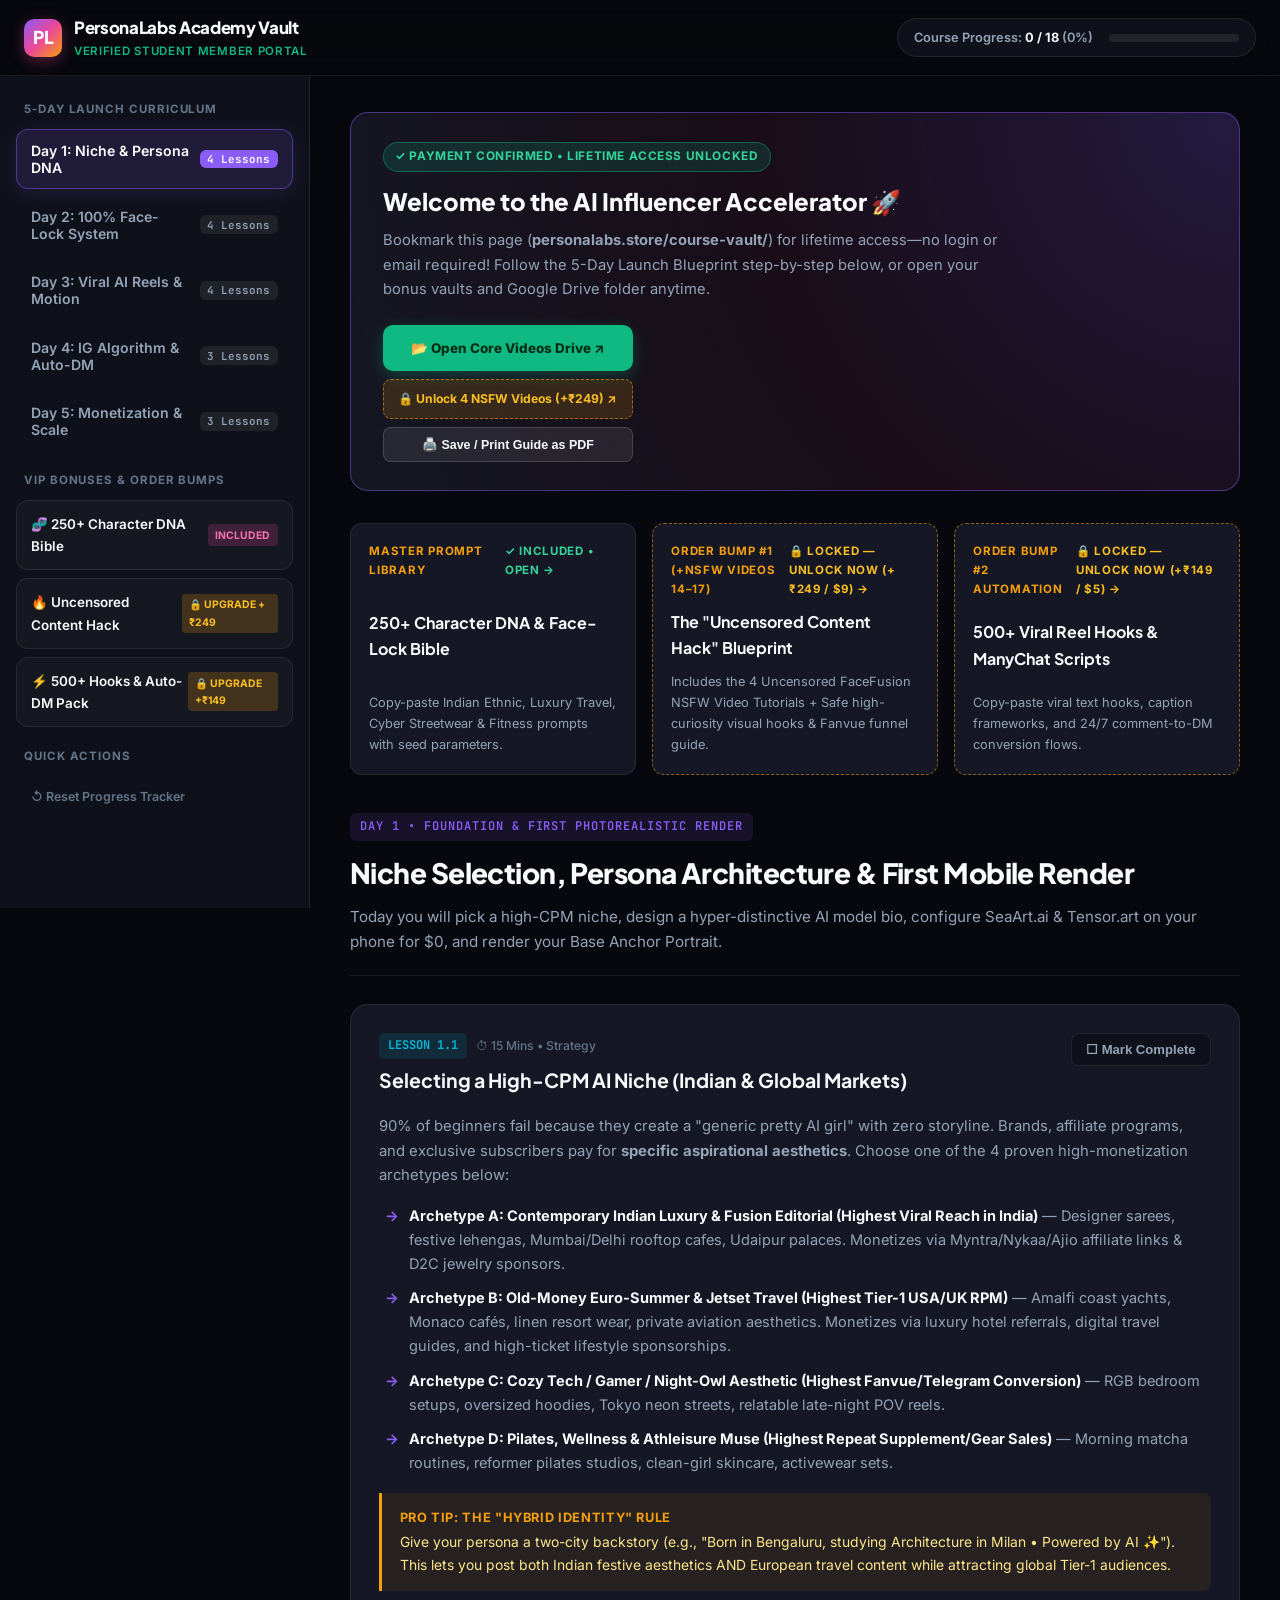
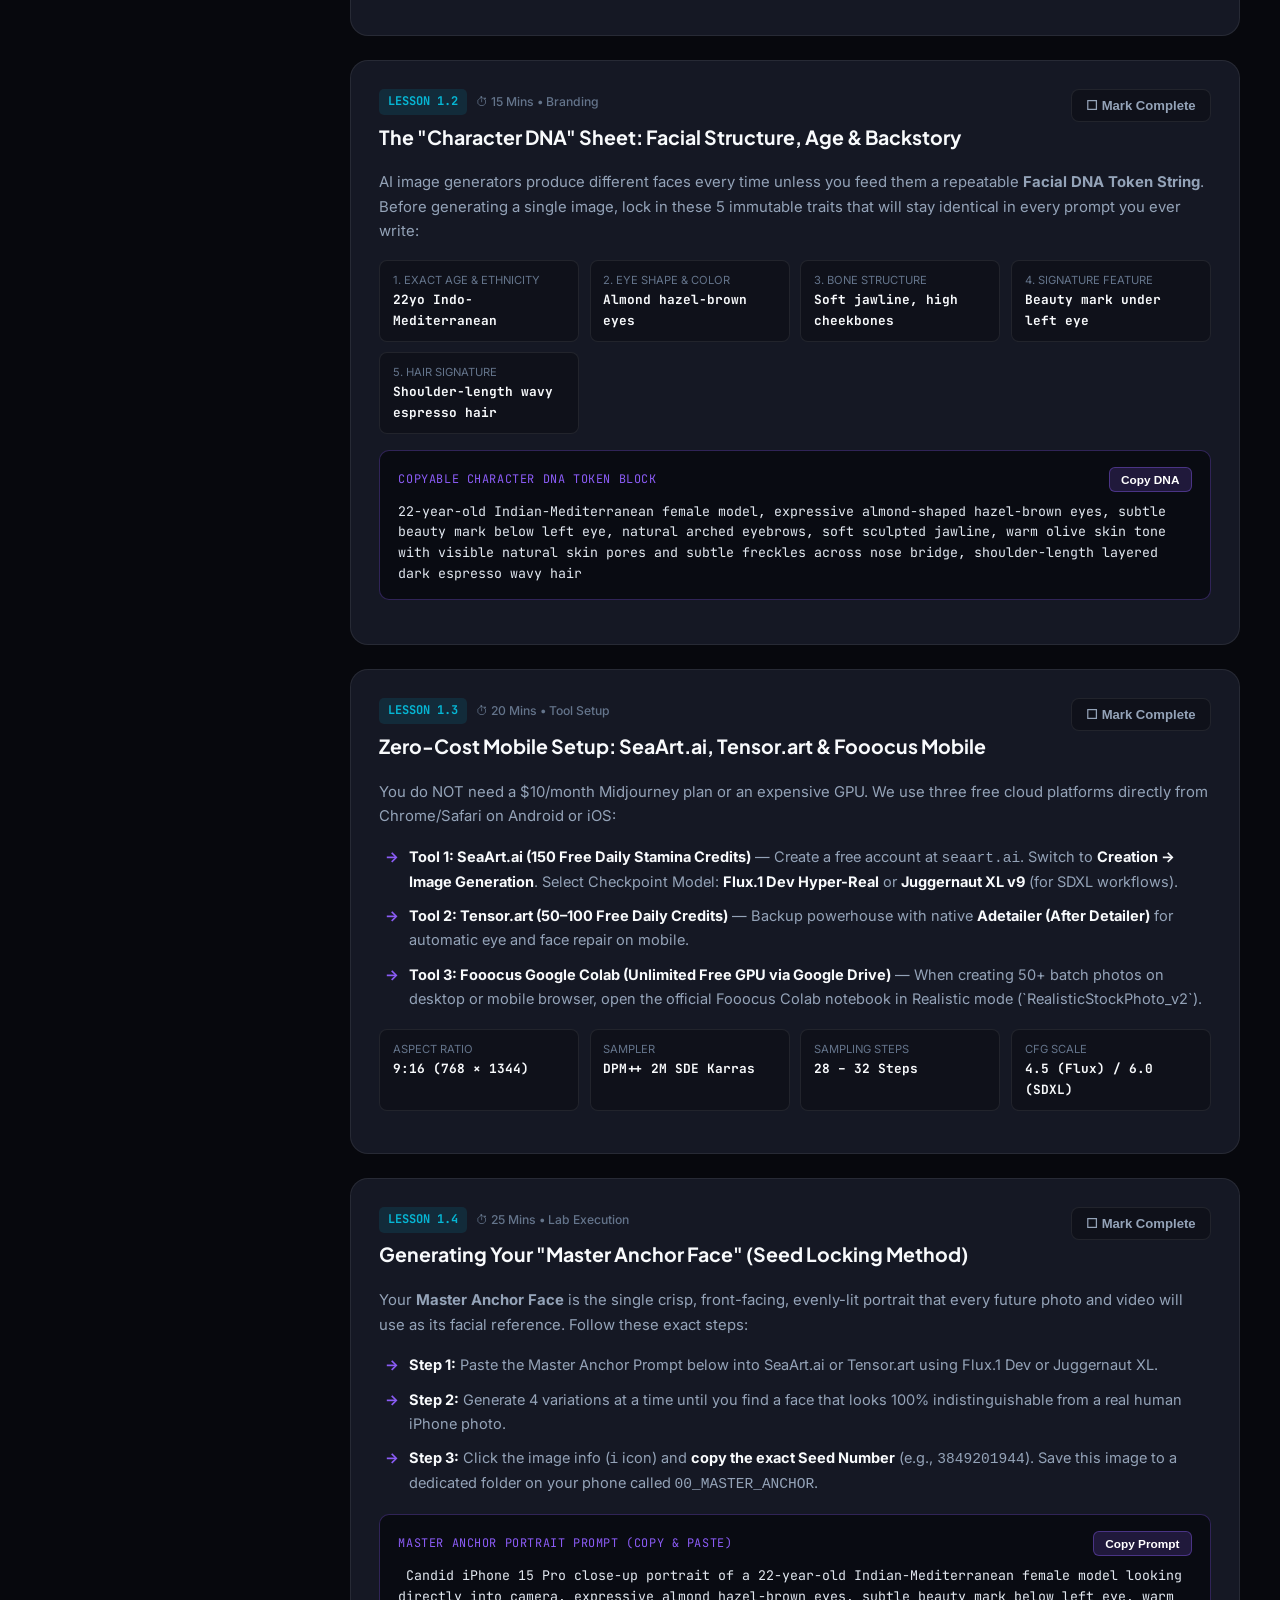
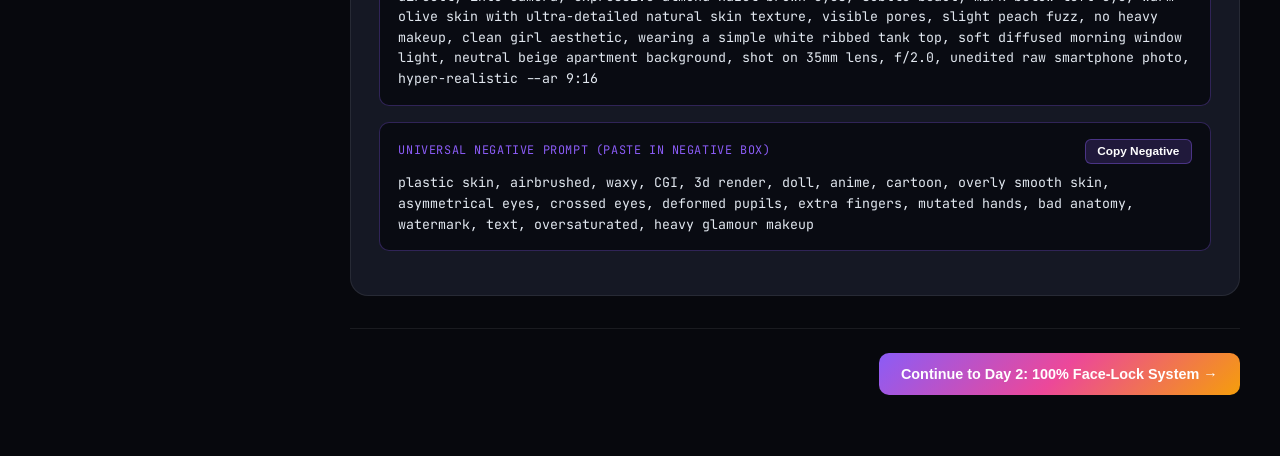
==== commit ecb12034: "Show Order Bump #2 as full visual card and wire 1-click post-purchase add-on upgrades across all 4 c" ====
--- a/course-vault/index.html
+++ b/course-vault/index.html
@@ -695,13 +695,13 @@
         <span>🧬 250+ Character DNA Bible</span>
         <span class="tag">Included</span>
       </a>
-      <a href="uncensored-content-hack.html" class="vault-link-card">
+      <a id="sidebar-link-bump1" href="uncensored-content-hack.html" class="vault-link-card">
         <span>🔥 Uncensored Content Hack</span>
-        <span class="tag">VIP Bump #1</span>
+        <span id="sidebar-tag-bump1" class="tag">VIP Bump #1</span>
       </a>
-      <a href="viral-hooks-and-autodm-pack.html" class="vault-link-card">
+      <a id="sidebar-link-bump2" href="viral-hooks-and-autodm-pack.html" class="vault-link-card">
         <span>⚡ 500+ Hooks & Auto-DM Pack</span>
-        <span class="tag">VIP Bump #2</span>
+        <span id="sidebar-tag-bump2" class="tag">VIP Bump #2</span>
       </a>
 
       <div class="sidebar-section-label">Quick Actions</div>
@@ -721,8 +721,11 @@
           <p>Bookmark this page (<strong>personalabs.store/course-vault/</strong>) for lifetime access—no login or email required! Follow the 5-Day Launch Blueprint step-by-step below, or open your bonus vaults and Google Drive folder anytime.</p>
         </div>
         <div style="display:flex;flex-direction:column;gap:0.5rem;min-width:230px;">
-          <a href="https://drive.google.com/drive/folders/13prDNfskRSTJNdFlTsunhzY6Mu34YiMv?usp=sharing" target="_blank" rel="noopener noreferrer" style="display:inline-flex;align-items:center;justify-content:center;gap:0.5rem;background:#10b981;color:#052e16;font-weight:800;font-size:0.84rem;padding:0.75rem 1.1rem;border-radius:10px;text-decoration:none;box-shadow:0 4px 15px rgba(16,185,129,0.3);">
-            <span>📂 Open Google Drive Folder ↗</span>
+          <a id="vault-core-drive-btn" href="https://drive.google.com/drive/folders/13prDNfskRSTJNdFlTsunhzY6Mu34YiMv?usp=sharing" target="_blank" rel="noopener noreferrer" style="display:inline-flex;align-items:center;justify-content:center;gap:0.5rem;background:#10b981;color:#052e16;font-weight:800;font-size:0.84rem;padding:0.75rem 1.1rem;border-radius:10px;text-decoration:none;box-shadow:0 4px 15px rgba(16,185,129,0.3);">
+            <span>📂 Open Core Videos Drive ↗</span>
+          </a>
+          <a id="vault-nsfw-drive-btn" href="../?upgrade=bump1" style="display:inline-flex;align-items:center;justify-content:center;gap:0.5rem;background:rgba(245,158,11,0.15);border:1px dashed rgba(245,158,11,0.6);color:#fbbf24;font-weight:700;font-size:0.76rem;padding:0.55rem 0.9rem;border-radius:8px;text-decoration:none;">
+            <span id="vault-nsfw-drive-label">🔒 Unlock 4 NSFW Videos (+₹249) ↗</span>
           </a>
           <button onclick="window.print()" style="background:rgba(255,255,255,0.08);border:1px solid rgba(255,255,255,0.15);color:#f8fafc;font-weight:600;font-size:0.78rem;padding:0.55rem 0.9rem;border-radius:8px;cursor:pointer;">
             🖨️ Save / Print Guide as PDF
@@ -733,19 +736,19 @@
       <!-- Quick Access Vault Cards -->
       <div class="quick-bonuses">
         <a href="character-dna-prompt-bible.html" class="bonus-box">
-          <div class="bonus-box-top"><span>Master Prompt Library</span><span>Open →</span></div>
+          <div class="bonus-box-top"><span>Master Prompt Library</span><span style="color:#34d399;font-weight:700;">✓ Included • Open →</span></div>
           <h3>250+ Character DNA & Face-Lock Bible</h3>
           <p>Copy-paste Indian Ethnic, Luxury Travel, Cyber Streetwear & Fitness prompts with seed parameters.</p>
         </a>
-        <a href="uncensored-content-hack.html" class="bonus-box">
-          <div class="bonus-box-top"><span>Order Bump #1 VIP Guide</span><span>Open →</span></div>
+        <a id="card-link-bump1" href="uncensored-content-hack.html" class="bonus-box">
+          <div class="bonus-box-top"><span>Order Bump #1 (+NSFW Videos 14–17)</span><span id="card-badge-bump1">Open →</span></div>
           <h3>The "Uncensored Content Hack" Blueprint</h3>
-          <p>Safe high-curiosity visual hooks, realism skin modifiers, and shadowban-proof Telegram/Fanvue funnels.</p>
+          <p id="card-desc-bump1">Includes the 4 Uncensored FaceFusion NSFW Video Tutorials + Safe high-curiosity visual hooks & Fanvue funnel guide.</p>
         </a>
-        <a href="viral-hooks-and-autodm-pack.html" class="bonus-box">
-          <div class="bonus-box-top"><span>Order Bump #2 Automation</span><span>Open →</span></div>
+        <a id="card-link-bump2" href="viral-hooks-and-autodm-pack.html" class="bonus-box">
+          <div class="bonus-box-top"><span>Order Bump #2 Automation</span><span id="card-badge-bump2">Open →</span></div>
           <h3>500+ Viral Reel Hooks & ManyChat Scripts</h3>
-          <p>Copy-paste viral text hooks, caption frameworks, and 24/7 comment-to-DM conversion flows.</p>
+          <p id="card-desc-bump2">Copy-paste viral text hooks, caption frameworks, and 24/7 comment-to-DM conversion flows.</p>
         </a>
       </div>
 
@@ -1380,7 +1383,139 @@
       });
     }
 
-    document.addEventListener('DOMContentLoaded', updateProgressUI);
+    // Dynamically locks or unlocks Add-On #1 (Uncensored Content Hack + 4 NSFW Videos)
+    // and Add-On #2 (500+ Viral Reel Hooks Pack) across all 4 ownership combinations:
+    //   1) Basic Only (b1=0, b2=0) -> Both show 1-click upgrade links (../?upgrade=bump1 & ../?upgrade=bump2)
+    //   2) Basic + Bump #1 (b1=1, b2=0) -> Bump #1 unlocked, Bump #2 shows 1-click upgrade link
+    //   3) Basic + Bump #2 (b1=0, b2=1) -> Bump #2 unlocked, Bump #1 shows 1-click upgrade link
+    //   4) Full Bundle (b1=1, b2=1) -> Everything unlocked!
+    const NSFW_VIDEOS_DRIVE_URL = 'https://drive.google.com/drive/folders/13prDNfskRSTJNdFlTsunhzY6Mu34YiMv?usp=sharing'; // Update with Folder 2 link once uploaded
+
+    function syncAddonUnlockState() {
+      let hasBump1 = false;
+      let hasBump2 = false;
+
+      try {
+        const raw = localStorage.getItem('personalabs_unlocked_vault');
+        const saved = raw ? JSON.parse(raw) : {};
+        hasBump1 = Boolean(saved.bumpAdded);
+        hasBump2 = Boolean(saved.bump2Added);
+
+        const params = new URLSearchParams(window.location.search);
+        if (params.get('b1') === '1') hasBump1 = true;
+        if (params.get('b2') === '1') hasBump2 = true;
+
+        // Persist merged state back to localStorage so future visits remember all unlocked add-ons
+        if (params.has('b1') || params.has('b2')) {
+          localStorage.setItem(
+            'personalabs_unlocked_vault',
+            JSON.stringify({
+              ...saved,
+              unlocked: true,
+              bumpAdded: hasBump1,
+              bump2Added: hasBump2
+            })
+          );
+        }
+      } catch (e) {}
+
+      // 1. Update Add-On #1 (Uncensored Content Hack + 4 NSFW Videos)
+      const sbLink1 = document.getElementById('sidebar-link-bump1');
+      const sbTag1 = document.getElementById('sidebar-tag-bump1');
+      const cardLink1 = document.getElementById('card-link-bump1');
+      const cardBadge1 = document.getElementById('card-badge-bump1');
+      const nsfwDriveBtn = document.getElementById('vault-nsfw-drive-btn');
+      const nsfwDriveLabel = document.getElementById('vault-nsfw-drive-label');
+
+      if (hasBump1) {
+        if (sbLink1) sbLink1.href = 'uncensored-content-hack.html?unlocked=1';
+        if (sbTag1) {
+          sbTag1.textContent = '✓ Unlocked';
+          sbTag1.style.background = 'rgba(16,185,129,0.2)';
+          sbTag1.style.color = '#34d399';
+        }
+        if (cardLink1) {
+          cardLink1.href = 'uncensored-content-hack.html?unlocked=1';
+          cardLink1.style.borderColor = 'rgba(16,185,129,0.45)';
+        }
+        if (cardBadge1) {
+          cardBadge1.textContent = '✓ Unlocked • Open →';
+          cardBadge1.style.color = '#34d399';
+          cardBadge1.style.fontWeight = '700';
+        }
+        if (nsfwDriveBtn) {
+          nsfwDriveBtn.href = NSFW_VIDEOS_DRIVE_URL;
+          nsfwDriveBtn.target = '_blank';
+          nsfwDriveBtn.style.background = 'rgba(230,92,228,0.18)';
+          nsfwDriveBtn.style.border = '1px solid rgba(230,92,228,0.5)';
+          nsfwDriveBtn.style.color = '#f5d0fe';
+        }
+        if (nsfwDriveLabel) {
+          nsfwDriveLabel.textContent = '🔞 Open 4 NSFW Videos Drive ↗';
+        }
+      } else {
+        if (sbLink1) sbLink1.href = '../?upgrade=bump1';
+        if (sbTag1) {
+          sbTag1.textContent = '🔒 Upgrade +₹249';
+          sbTag1.style.background = 'rgba(245,158,11,0.2)';
+          sbTag1.style.color = '#fbbf24';
+        }
+        if (cardLink1) {
+          cardLink1.href = '../?upgrade=bump1';
+          cardLink1.style.border = '1px dashed rgba(245,158,11,0.55)';
+        }
+        if (cardBadge1) {
+          cardBadge1.textContent = '🔒 Locked — Unlock Now (+₹249 / $9) →';
+          cardBadge1.style.color = '#fbbf24';
+          cardBadge1.style.fontWeight = '700';
+        }
+      }
+
+      // 2. Update Add-On #2 (500+ Viral Reel Hooks & Auto-DM Pack)
+      const sbLink2 = document.getElementById('sidebar-link-bump2');
+      const sbTag2 = document.getElementById('sidebar-tag-bump2');
+      const cardLink2 = document.getElementById('card-link-bump2');
+      const cardBadge2 = document.getElementById('card-badge-bump2');
+
+      if (hasBump2) {
+        if (sbLink2) sbLink2.href = 'viral-hooks-and-autodm-pack.html?unlocked=1';
+        if (sbTag2) {
+          sbTag2.textContent = '✓ Unlocked';
+          sbTag2.style.background = 'rgba(16,185,129,0.2)';
+          sbTag2.style.color = '#34d399';
+        }
+        if (cardLink2) {
+          cardLink2.href = 'viral-hooks-and-autodm-pack.html?unlocked=1';
+          cardLink2.style.borderColor = 'rgba(16,185,129,0.45)';
+        }
+        if (cardBadge2) {
+          cardBadge2.textContent = '✓ Unlocked • Open →';
+          cardBadge2.style.color = '#34d399';
+          cardBadge2.style.fontWeight = '700';
+        }
+      } else {
+        if (sbLink2) sbLink2.href = '../?upgrade=bump2';
+        if (sbTag2) {
+          sbTag2.textContent = '🔒 Upgrade +₹149';
+          sbTag2.style.background = 'rgba(245,158,11,0.2)';
+          sbTag2.style.color = '#fbbf24';
+        }
+        if (cardLink2) {
+          cardLink2.href = '../?upgrade=bump2';
+          cardLink2.style.border = '1px dashed rgba(245,158,11,0.55)';
+        }
+        if (cardBadge2) {
+          cardBadge2.textContent = '🔒 Locked — Unlock Now (+₹149 / $5) →';
+          cardBadge2.style.color = '#fbbf24';
+          cardBadge2.style.fontWeight = '700';
+        }
+      }
+    }
+
+    document.addEventListener('DOMContentLoaded', () => {
+      updateProgressUI();
+      syncAddonUnlockState();
+    });
   </script>
 </body>
 </html>
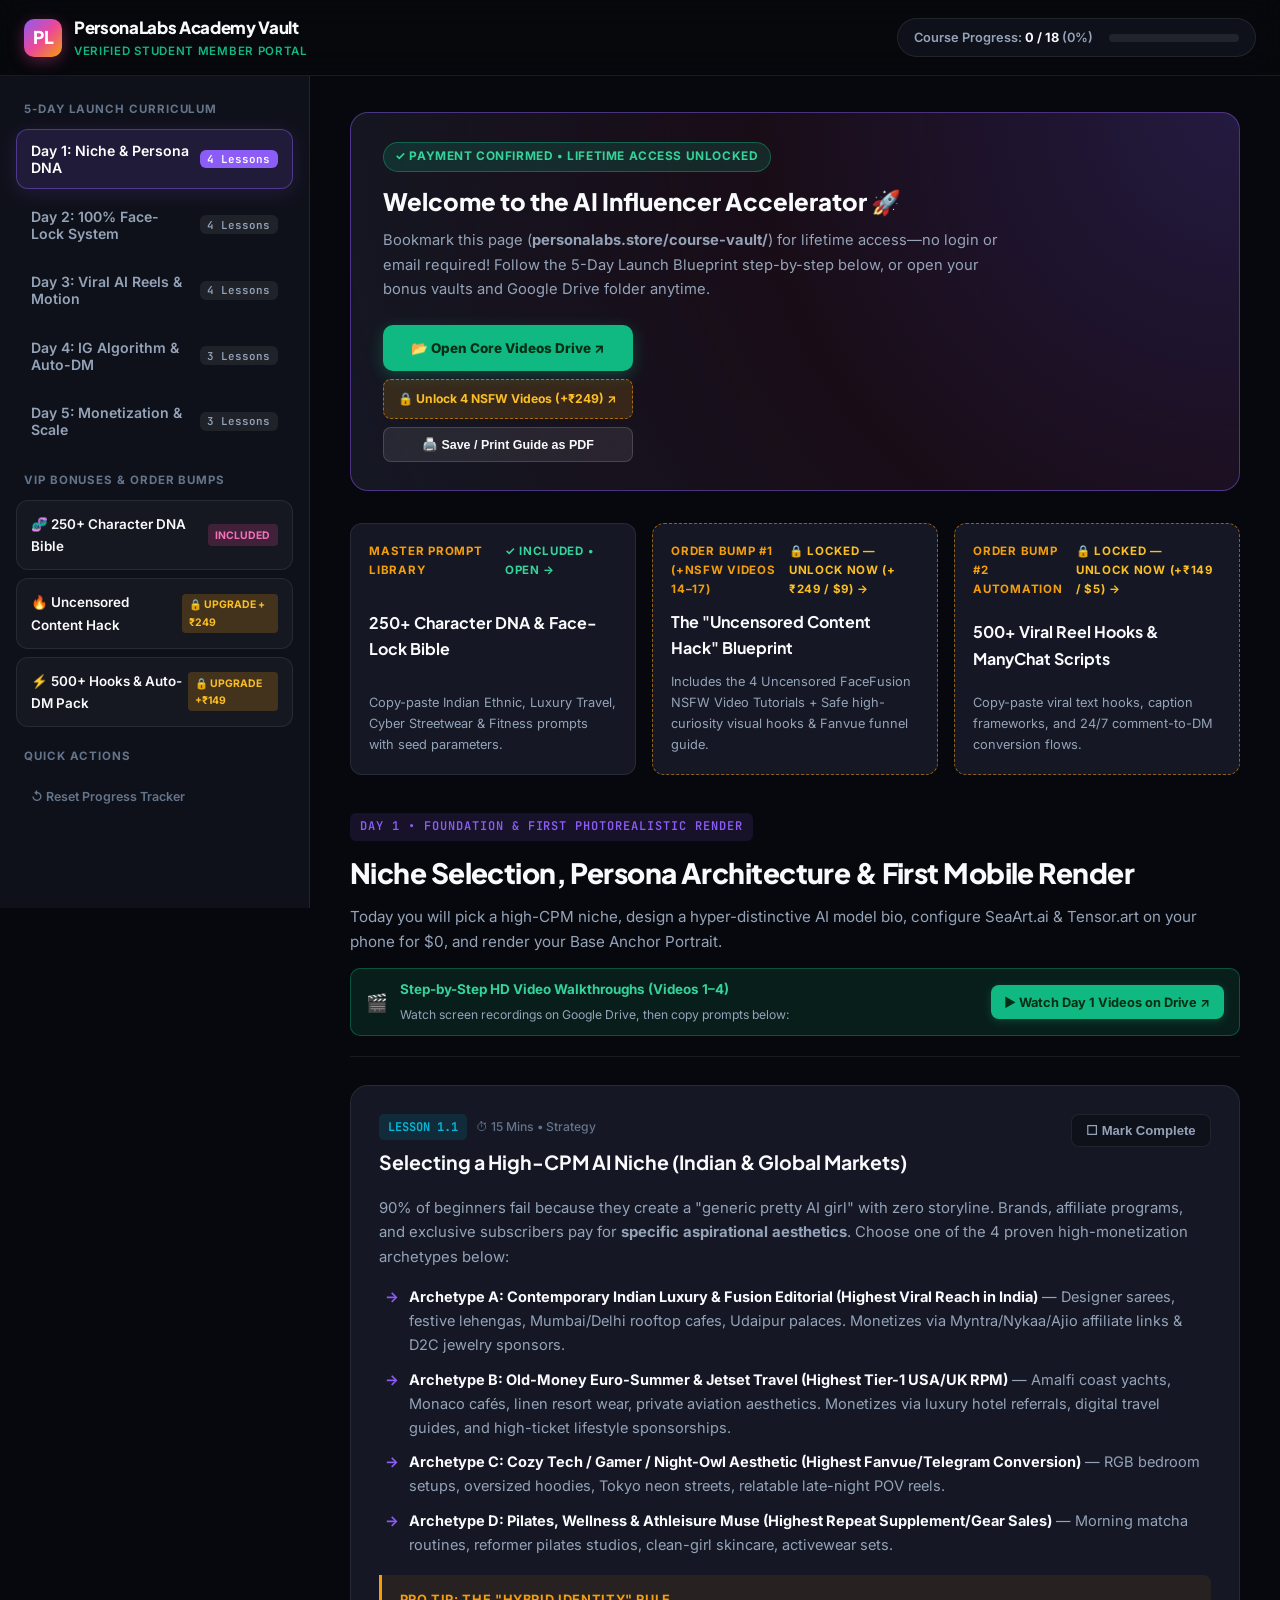
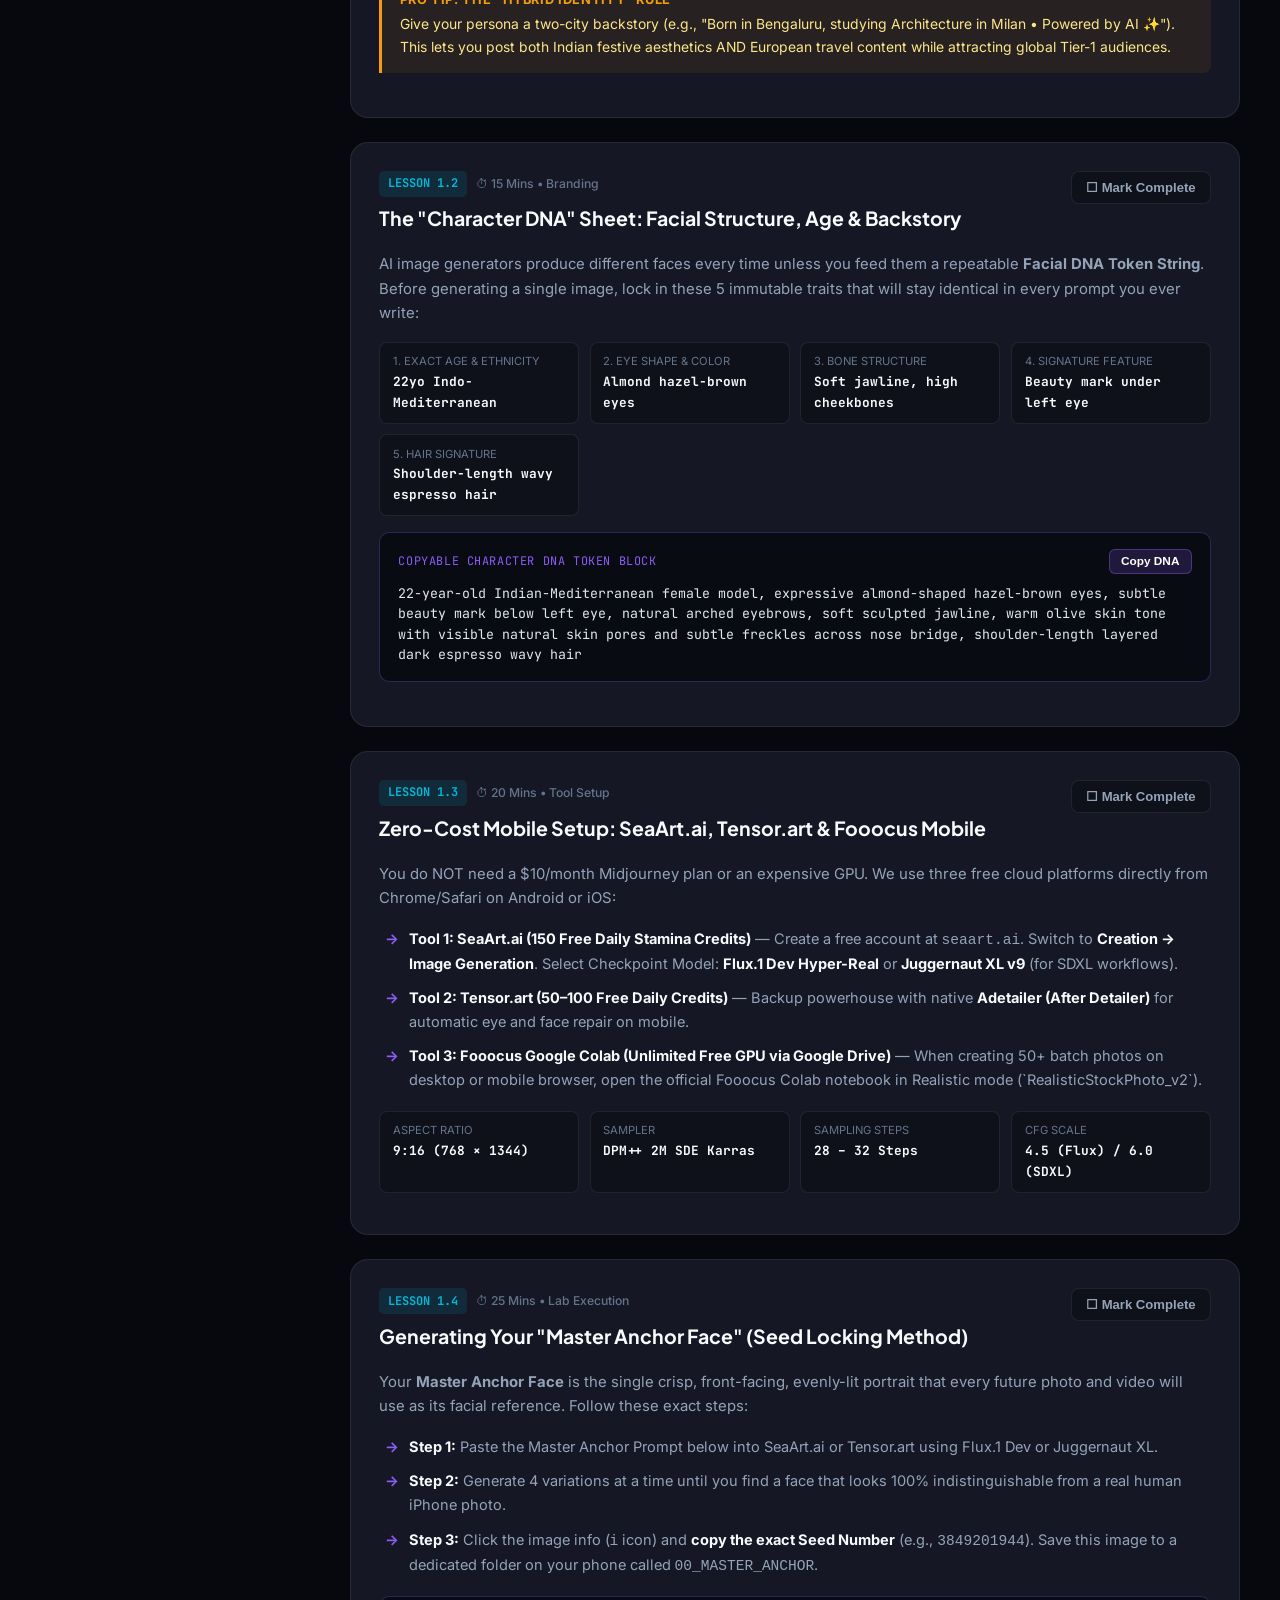
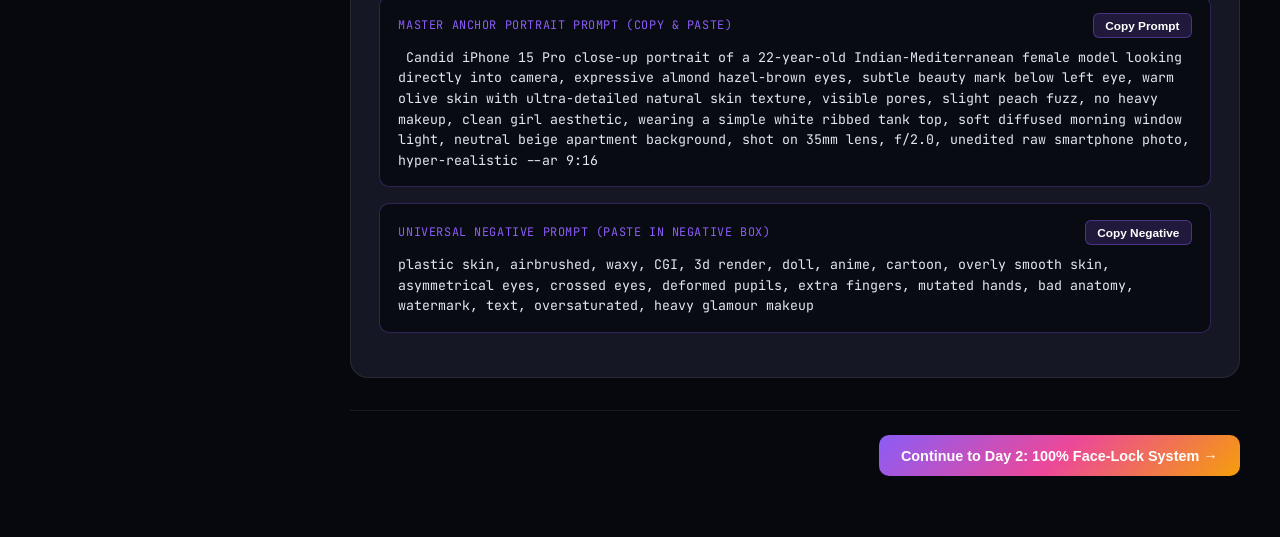
==== commit 841911a5: "feat(creative-04): assemble master 9x16 and 4x5 ads using Hook 03 over-shoulder dancing video and ad" ====
--- a/course-vault/index.html
+++ b/course-vault/index.html
@@ -419,6 +419,26 @@
       border-radius: 5px;
     }
 
+        .lesson-video-link {
+      font-size: 0.74rem;
+      font-weight: 600;
+      color: #34d399;
+      background: rgba(16, 185, 129, 0.12);
+      border: 1px solid rgba(16, 185, 129, 0.3);
+      padding: 0.18rem 0.5rem;
+      border-radius: 5px;
+      text-decoration: none;
+      display: inline-flex;
+      align-items: center;
+      gap: 0.3rem;
+      transition: all 0.2s ease;
+    }
+    .lesson-video-link:hover {
+      background: rgba(16, 185, 129, 0.22);
+      color: #6ee7b7;
+      border-color: rgba(16, 185, 129, 0.6);
+    }
+
     .lesson-duration {
       font-size: 0.76rem;
       color: var(--text-muted);
@@ -695,11 +715,11 @@
         <span>🧬 250+ Character DNA Bible</span>
         <span class="tag">Included</span>
       </a>
-      <a id="sidebar-link-bump1" href="uncensored-content-hack.html" class="vault-link-card">
+      <a id="sidebar-link-bump1" href="../?upgrade=bump1" class="vault-link-card">
         <span>🔥 Uncensored Content Hack</span>
         <span id="sidebar-tag-bump1" class="tag">VIP Bump #1</span>
       </a>
-      <a id="sidebar-link-bump2" href="viral-hooks-and-autodm-pack.html" class="vault-link-card">
+      <a id="sidebar-link-bump2" href="../?upgrade=bump2" class="vault-link-card">
         <span>⚡ 500+ Hooks & Auto-DM Pack</span>
         <span id="sidebar-tag-bump2" class="tag">VIP Bump #2</span>
       </a>
@@ -721,7 +741,7 @@
           <p>Bookmark this page (<strong>personalabs.store/course-vault/</strong>) for lifetime access—no login or email required! Follow the 5-Day Launch Blueprint step-by-step below, or open your bonus vaults and Google Drive folder anytime.</p>
         </div>
         <div style="display:flex;flex-direction:column;gap:0.5rem;min-width:230px;">
-          <a id="vault-core-drive-btn" href="https://drive.google.com/drive/folders/13prDNfskRSTJNdFlTsunhzY6Mu34YiMv?usp=sharing" target="_blank" rel="noopener noreferrer" style="display:inline-flex;align-items:center;justify-content:center;gap:0.5rem;background:#10b981;color:#052e16;font-weight:800;font-size:0.84rem;padding:0.75rem 1.1rem;border-radius:10px;text-decoration:none;box-shadow:0 4px 15px rgba(16,185,129,0.3);">
+          <a id="vault-core-drive-btn" href="https://drive.google.com/drive/folders/1QaLzvcaA2QyJI9uqO1AoRqhKz6uTLHwm?usp=sharing" target="_blank" rel="noopener noreferrer" style="display:inline-flex;align-items:center;justify-content:center;gap:0.5rem;background:#10b981;color:#052e16;font-weight:800;font-size:0.84rem;padding:0.75rem 1.1rem;border-radius:10px;text-decoration:none;box-shadow:0 4px 15px rgba(16,185,129,0.3);">
             <span>📂 Open Core Videos Drive ↗</span>
           </a>
           <a id="vault-nsfw-drive-btn" href="../?upgrade=bump1" style="display:inline-flex;align-items:center;justify-content:center;gap:0.5rem;background:rgba(245,158,11,0.15);border:1px dashed rgba(245,158,11,0.6);color:#fbbf24;font-weight:700;font-size:0.76rem;padding:0.55rem 0.9rem;border-radius:8px;text-decoration:none;">
@@ -740,13 +760,13 @@
           <h3>250+ Character DNA & Face-Lock Bible</h3>
           <p>Copy-paste Indian Ethnic, Luxury Travel, Cyber Streetwear & Fitness prompts with seed parameters.</p>
         </a>
-        <a id="card-link-bump1" href="uncensored-content-hack.html" class="bonus-box">
-          <div class="bonus-box-top"><span>Order Bump #1 (+NSFW Videos 14–17)</span><span id="card-badge-bump1">Open →</span></div>
+        <a id="card-link-bump1" href="../?upgrade=bump1" class="bonus-box">
+          <div class="bonus-box-top"><span>Order Bump #1 (+NSFW Videos 14–17)</span><span id="card-badge-bump1">🔒 Upgrade →</span></div>
           <h3>The "Uncensored Content Hack" Blueprint</h3>
           <p id="card-desc-bump1">Includes the 4 Uncensored FaceFusion NSFW Video Tutorials + Safe high-curiosity visual hooks & Fanvue funnel guide.</p>
         </a>
-        <a id="card-link-bump2" href="viral-hooks-and-autodm-pack.html" class="bonus-box">
-          <div class="bonus-box-top"><span>Order Bump #2 Automation</span><span id="card-badge-bump2">Open →</span></div>
+        <a id="card-link-bump2" href="../?upgrade=bump2" class="bonus-box">
+          <div class="bonus-box-top"><span>Order Bump #2 Automation</span><span id="card-badge-bump2">🔒 Upgrade →</span></div>
           <h3>500+ Viral Reel Hooks & ManyChat Scripts</h3>
           <p id="card-desc-bump2">Copy-paste viral text hooks, caption frameworks, and 24/7 comment-to-DM conversion flows.</p>
         </a>
@@ -758,6 +778,16 @@
           <span class="day-kicker">Day 1 • Foundation & First Photorealistic Render</span>
           <h2>Niche Selection, Persona Architecture & First Mobile Render</h2>
           <p>Today you will pick a high-CPM niche, design a hyper-distinctive AI model bio, configure SeaArt.ai & Tensor.art on your phone for $0, and render your Base Anchor Portrait.</p>
+          <div style="margin-top:0.85rem;display:flex;align-items:center;gap:0.75rem;background:rgba(16,185,129,0.12);border:1px solid rgba(16,185,129,0.35);padding:0.55rem 0.95rem;border-radius:10px;flex-wrap:wrap;">
+            <span style="font-size:1.1rem;">🎬</span>
+            <div style="flex:1;min-width:200px;">
+              <strong style="color:#34d399;font-size:0.84rem;display:block;">Step-by-Step HD Video Walkthroughs (Videos 1–4)</strong>
+              <span style="color:#94a3b8;font-size:0.76rem;">Watch screen recordings on Google Drive, then copy prompts below:</span>
+            </div>
+            <a href="https://drive.google.com/drive/folders/1QaLzvcaA2QyJI9uqO1AoRqhKz6uTLHwm?usp=sharing" target="_blank" rel="noopener noreferrer" style="display:inline-flex;align-items:center;gap:0.4rem;background:#10b981;color:#052e16;font-weight:700;font-size:0.8rem;padding:0.4rem 0.85rem;border-radius:8px;text-decoration:none;box-shadow:0 2px 10px rgba(16,185,129,0.25);">
+              <span>▶️ Watch Day 1 Videos on Drive ↗</span>
+            </a>
+          </div>
         </div>
 
         <!-- Lesson 1.1 -->
@@ -894,6 +924,16 @@
           <span class="day-kicker">Day 2 • 100% Facial Consistency & Photorealism</span>
           <h2>The Face-Lock Pipeline: Same Face in Any Outfit, Pose & Country</h2>
           <p>Learn how top AI agencies keep the exact same face across 500+ posts using IP-Adapter FaceID, InsightFace Swap, ControlNet OpenPose, and skin-imperfection LoRAs.</p>
+          <div style="margin-top:0.85rem;display:flex;align-items:center;gap:0.75rem;background:rgba(16,185,129,0.12);border:1px solid rgba(16,185,129,0.35);padding:0.55rem 0.95rem;border-radius:10px;flex-wrap:wrap;">
+            <span style="font-size:1.1rem;">🎬</span>
+            <div style="flex:1;min-width:200px;">
+              <strong style="color:#34d399;font-size:0.84rem;display:block;">Step-by-Step HD Video Walkthroughs (Videos 5–8)</strong>
+              <span style="color:#94a3b8;font-size:0.76rem;">Watch screen recordings on Google Drive, then copy prompts below:</span>
+            </div>
+            <a href="https://drive.google.com/drive/folders/1QaLzvcaA2QyJI9uqO1AoRqhKz6uTLHwm?usp=sharing" target="_blank" rel="noopener noreferrer" style="display:inline-flex;align-items:center;gap:0.4rem;background:#10b981;color:#052e16;font-weight:700;font-size:0.8rem;padding:0.4rem 0.85rem;border-radius:8px;text-decoration:none;box-shadow:0 2px 10px rgba(16,185,129,0.25);">
+              <span>▶️ Watch Day 2 Videos on Drive ↗</span>
+            </a>
+          </div>
         </div>
 
         <!-- Lesson 2.1 -->
@@ -1005,6 +1045,16 @@
           <span class="day-kicker">Day 3 • Hyper-Realistic AI Video & Viral Reels</span>
           <h2>Turning Static AI Photos into 1M+ View Instagram Reels</h2>
           <p>Static photos build trust, but 9:16 Vertical Reels bring 95% of your free organic followers. Master Kling AI, Hailuo MiniMax, Luma, Lip-Syncing, and the CapCut 60fps Upscale Hack.</p>
+          <div style="margin-top:0.85rem;display:flex;align-items:center;gap:0.75rem;background:rgba(16,185,129,0.12);border:1px solid rgba(16,185,129,0.35);padding:0.55rem 0.95rem;border-radius:10px;flex-wrap:wrap;">
+            <span style="font-size:1.1rem;">🎬</span>
+            <div style="flex:1;min-width:200px;">
+              <strong style="color:#34d399;font-size:0.84rem;display:block;">Step-by-Step HD Video Walkthroughs (Videos 9–13)</strong>
+              <span style="color:#94a3b8;font-size:0.76rem;">Watch screen recordings on Google Drive, then copy prompts below:</span>
+            </div>
+            <a href="https://drive.google.com/drive/folders/1QaLzvcaA2QyJI9uqO1AoRqhKz6uTLHwm?usp=sharing" target="_blank" rel="noopener noreferrer" style="display:inline-flex;align-items:center;gap:0.4rem;background:#10b981;color:#052e16;font-weight:700;font-size:0.8rem;padding:0.4rem 0.85rem;border-radius:8px;text-decoration:none;box-shadow:0 2px 10px rgba(16,185,129,0.25);">
+              <span>▶️ Watch Day 3 Videos on Drive ↗</span>
+            </a>
+          </div>
         </div>
 
         <!-- Lesson 3.1 -->
@@ -1114,6 +1164,16 @@
           <span class="day-kicker">Day 4 • Instagram Algorithm Mastery & Auto-DM Funnels</span>
           <h2>Warmup Protocol, Trial Reels Hack & ManyChat Automation</h2>
           <p>How to launch a brand-new Instagram account without getting stuck in the "0-View Jail", trigger non-follower recommendations, and convert comments into DMs automatically.</p>
+          <div style="margin-top:0.85rem;display:flex;align-items:center;gap:0.75rem;background:rgba(16,185,129,0.12);border:1px solid rgba(16,185,129,0.35);padding:0.55rem 0.95rem;border-radius:10px;flex-wrap:wrap;">
+            <span style="font-size:1.1rem;">🎬</span>
+            <div style="flex:1;min-width:200px;">
+              <strong style="color:#34d399;font-size:0.84rem;display:block;">Step-by-Step HD Video Walkthroughs (Videos 18–19)</strong>
+              <span style="color:#94a3b8;font-size:0.76rem;">Watch screen recordings on Google Drive, then copy prompts below:</span>
+            </div>
+            <a href="https://drive.google.com/drive/folders/1QaLzvcaA2QyJI9uqO1AoRqhKz6uTLHwm?usp=sharing" target="_blank" rel="noopener noreferrer" style="display:inline-flex;align-items:center;gap:0.4rem;background:#10b981;color:#052e16;font-weight:700;font-size:0.8rem;padding:0.4rem 0.85rem;border-radius:8px;text-decoration:none;box-shadow:0 2px 10px rgba(16,185,129,0.25);">
+              <span>▶️ Watch Day 4 Videos on Drive ↗</span>
+            </a>
+          </div>
         </div>
 
         <!-- Lesson 4.1 -->
@@ -1206,6 +1266,16 @@
           <span class="day-kicker">Day 5 • Multi-Stream Monetization & Scaling to ₹1.5L+/Mo</span>
           <h2>5 Proven Revenue Streams for Your AI Influencer</h2>
           <p>You don't need 100,000 followers to make money. Learn how to monetize from your very first 1,000 followers using Affiliate Auto-DMs, Exclusive Vault Subscriptions, D2C Brand Deals, and AI Creation Retainers.</p>
+          <div style="margin-top:0.85rem;display:flex;align-items:center;gap:0.75rem;background:rgba(16,185,129,0.12);border:1px solid rgba(16,185,129,0.35);padding:0.55rem 0.95rem;border-radius:10px;flex-wrap:wrap;">
+            <span style="font-size:1.1rem;">🎬</span>
+            <div style="flex:1;min-width:200px;">
+              <strong style="color:#34d399;font-size:0.84rem;display:block;">Step-by-Step HD Video Walkthroughs (Videos 20–22)</strong>
+              <span style="color:#94a3b8;font-size:0.76rem;">Watch screen recordings on Google Drive, then copy prompts below:</span>
+            </div>
+            <a href="https://drive.google.com/drive/folders/1QaLzvcaA2QyJI9uqO1AoRqhKz6uTLHwm?usp=sharing" target="_blank" rel="noopener noreferrer" style="display:inline-flex;align-items:center;gap:0.4rem;background:#10b981;color:#052e16;font-weight:700;font-size:0.8rem;padding:0.4rem 0.85rem;border-radius:8px;text-decoration:none;box-shadow:0 2px 10px rgba(16,185,129,0.25);">
+              <span>▶️ Watch Day 5 Videos on Drive ↗</span>
+            </a>
+          </div>
         </div>
 
         <!-- Lesson 5.1 -->
@@ -1389,37 +1459,19 @@
     //   2) Basic + Bump #1 (b1=1, b2=0) -> Bump #1 unlocked, Bump #2 shows 1-click upgrade link
     //   3) Basic + Bump #2 (b1=0, b2=1) -> Bump #2 unlocked, Bump #1 shows 1-click upgrade link
     //   4) Full Bundle (b1=1, b2=1) -> Everything unlocked!
-    const NSFW_VIDEOS_DRIVE_URL = 'https://drive.google.com/drive/folders/13prDNfskRSTJNdFlTsunhzY6Mu34YiMv?usp=sharing'; // Update with Folder 2 link once uploaded
-
-    function syncAddonUnlockState() {
-      let hasBump1 = false;
-      let hasBump2 = false;
-
-      try {
-        const raw = localStorage.getItem('personalabs_unlocked_vault');
-        const saved = raw ? JSON.parse(raw) : {};
-        hasBump1 = Boolean(saved.bumpAdded);
-        hasBump2 = Boolean(saved.bump2Added);
-
-        const params = new URLSearchParams(window.location.search);
-        if (params.get('b1') === '1') hasBump1 = true;
-        if (params.get('b2') === '1') hasBump2 = true;
-
-        // Persist merged state back to localStorage so future visits remember all unlocked add-ons
-        if (params.has('b1') || params.has('b2')) {
-          localStorage.setItem(
-            'personalabs_unlocked_vault',
-            JSON.stringify({
-              ...saved,
-              unlocked: true,
-              bumpAdded: hasBump1,
-              bump2Added: hasBump2
-            })
-          );
-        }
-      } catch (e) {}
-
-      // 1. Update Add-On #1 (Uncensored Content Hack + 4 NSFW Videos)
+    const GOOGLE_SHEET_VERIFY_URL = 'https://script.google.com/macros/s/AKfycbzxKGXLOy1g2TebrWch0aGHdvTp7iYffCULRApdjlEerdum6p2Sj4mAWa5awzM_JrOm/exec';
+
+    function computeAddonSig(email, tx, addonKey) {
+      const raw = `PL_VIP_2026::${String(email || '').trim().toLowerCase()}::${String(tx || '').trim()}::${addonKey}`;
+      let h1 = 0x811c9dc5;
+      for (let i = 0; i < raw.length; i++) {
+        h1 ^= raw.charCodeAt(i);
+        h1 = Math.imul(h1, 0x01000193);
+      }
+      return (h1 >>> 0).toString(16).padStart(8, '0');
+    }
+
+    function applyAddonUI(hasBump1, hasBump2, email, tx, vt1, vt2, nsfwDriveUrl) {
       const sbLink1 = document.getElementById('sidebar-link-bump1');
       const sbTag1 = document.getElementById('sidebar-tag-bump1');
       const cardLink1 = document.getElementById('card-link-bump1');
@@ -1427,15 +1479,18 @@
       const nsfwDriveBtn = document.getElementById('vault-nsfw-drive-btn');
       const nsfwDriveLabel = document.getElementById('vault-nsfw-drive-label');
 
+      const vip1Url = `uncensored-vip-8f92a1c4.html?email=${encodeURIComponent(email || '')}&tx=${encodeURIComponent(tx || '')}&vt1=${encodeURIComponent(vt1 || '')}`;
+      const vip2Url = `hooks-vip-3d7e91b2.html?email=${encodeURIComponent(email || '')}&tx=${encodeURIComponent(tx || '')}&vt2=${encodeURIComponent(vt2 || '')}`;
+
       if (hasBump1) {
-        if (sbLink1) sbLink1.href = 'uncensored-content-hack.html?unlocked=1';
+        if (sbLink1) sbLink1.href = vip1Url;
         if (sbTag1) {
           sbTag1.textContent = '✓ Unlocked';
           sbTag1.style.background = 'rgba(16,185,129,0.2)';
           sbTag1.style.color = '#34d399';
         }
         if (cardLink1) {
-          cardLink1.href = 'uncensored-content-hack.html?unlocked=1';
+          cardLink1.href = vip1Url;
           cardLink1.style.borderColor = 'rgba(16,185,129,0.45)';
         }
         if (cardBadge1) {
@@ -1444,7 +1499,7 @@
           cardBadge1.style.fontWeight = '700';
         }
         if (nsfwDriveBtn) {
-          nsfwDriveBtn.href = NSFW_VIDEOS_DRIVE_URL;
+          nsfwDriveBtn.href = nsfwDriveUrl || 'https://drive.google.com/drive/folders/10HGXWcRMR898lbQnTX41G--fPLKoBOvW?usp=sharing';
           nsfwDriveBtn.target = '_blank';
           nsfwDriveBtn.style.background = 'rgba(230,92,228,0.18)';
           nsfwDriveBtn.style.border = '1px solid rgba(230,92,228,0.5)';
@@ -1471,21 +1526,20 @@
         }
       }
 
-      // 2. Update Add-On #2 (500+ Viral Reel Hooks & Auto-DM Pack)
       const sbLink2 = document.getElementById('sidebar-link-bump2');
       const sbTag2 = document.getElementById('sidebar-tag-bump2');
       const cardLink2 = document.getElementById('card-link-bump2');
       const cardBadge2 = document.getElementById('card-badge-bump2');
 
       if (hasBump2) {
-        if (sbLink2) sbLink2.href = 'viral-hooks-and-autodm-pack.html?unlocked=1';
+        if (sbLink2) sbLink2.href = vip2Url;
         if (sbTag2) {
           sbTag2.textContent = '✓ Unlocked';
           sbTag2.style.background = 'rgba(16,185,129,0.2)';
           sbTag2.style.color = '#34d399';
         }
         if (cardLink2) {
-          cardLink2.href = 'viral-hooks-and-autodm-pack.html?unlocked=1';
+          cardLink2.href = vip2Url;
           cardLink2.style.borderColor = 'rgba(16,185,129,0.45)';
         }
         if (cardBadge2) {
@@ -1512,6 +1566,67 @@
       }
     }
 
+    async function syncAddonUnlockState() {
+      let hasBump1 = false;
+      let hasBump2 = false;
+      let email = '';
+      let tx = '';
+      let vt1 = '';
+      let vt2 = '';
+
+      try {
+        const raw = localStorage.getItem('personalabs_unlocked_vault');
+        const saved = raw ? JSON.parse(raw) : {};
+        const params = new URLSearchParams(window.location.search);
+
+        email = params.get('email') || saved.email || '';
+        tx = params.get('tx') || saved.transactionId || '';
+        vt1 = params.get('vt1') || saved.vt1 || '';
+        vt2 = params.get('vt2') || saved.vt2 || '';
+
+        // Verify cryptographic token tied to (email, tx, addonKey) — blocks ?b1=1 or localStorage tampering
+        if (email && tx) {
+          const expectedVt1 = computeAddonSig(email, tx, 'BUMP1_NSFW_8f92a1c4');
+          const expectedVt2 = computeAddonSig(email, tx, 'BUMP2_HOOKS_3d7e91b2');
+          if (vt1 && vt1 === expectedVt1) hasBump1 = true;
+          if (vt2 && vt2 === expectedVt2) hasBump2 = true;
+
+          localStorage.setItem(
+            'personalabs_unlocked_vault',
+            JSON.stringify({
+              ...saved,
+              unlocked: true,
+              email,
+              transactionId: tx,
+              bumpAdded: hasBump1,
+              bump2Added: hasBump2,
+              vt1: hasBump1 ? expectedVt1 : '',
+              vt2: hasBump2 ? expectedVt2 : ''
+            })
+          );
+        }
+      } catch (e) {}
+
+      applyAddonUI(hasBump1, hasBump2, email, tx, vt1, vt2, '');
+
+      // Optional Server-Side Google Sheet Verification (returns secret Drive links when verified in Sheet)
+      if (email && GOOGLE_SHEET_VERIFY_URL) {
+        try {
+          const res = await fetch(`${GOOGLE_SHEET_VERIFY_URL}?action=verify&email=${encodeURIComponent(email)}&tx=${encodeURIComponent(tx)}`);
+          if (res.ok) {
+            const data = await res.json();
+            if (data && data.ok) {
+              const srvB1 = Boolean(data.bump1 || hasBump1);
+              const srvB2 = Boolean(data.bump2 || hasBump2);
+              if (srvB1 && !vt1) vt1 = computeAddonSig(email, tx || 'SHEET_VERIFIED', 'BUMP1_NSFW_8f92a1c4');
+              if (srvB2 && !vt2) vt2 = computeAddonSig(email, tx || 'SHEET_VERIFIED', 'BUMP2_HOOKS_3d7e91b2');
+              applyAddonUI(srvB1, srvB2, email, tx || 'SHEET_VERIFIED', vt1, vt2, data.nsfwDriveUrl || '');
+            }
+          }
+        } catch (err) {}
+      }
+    }
+
     document.addEventListener('DOMContentLoaded', () => {
       updateProgressUI();
       syncAddonUnlockState();
